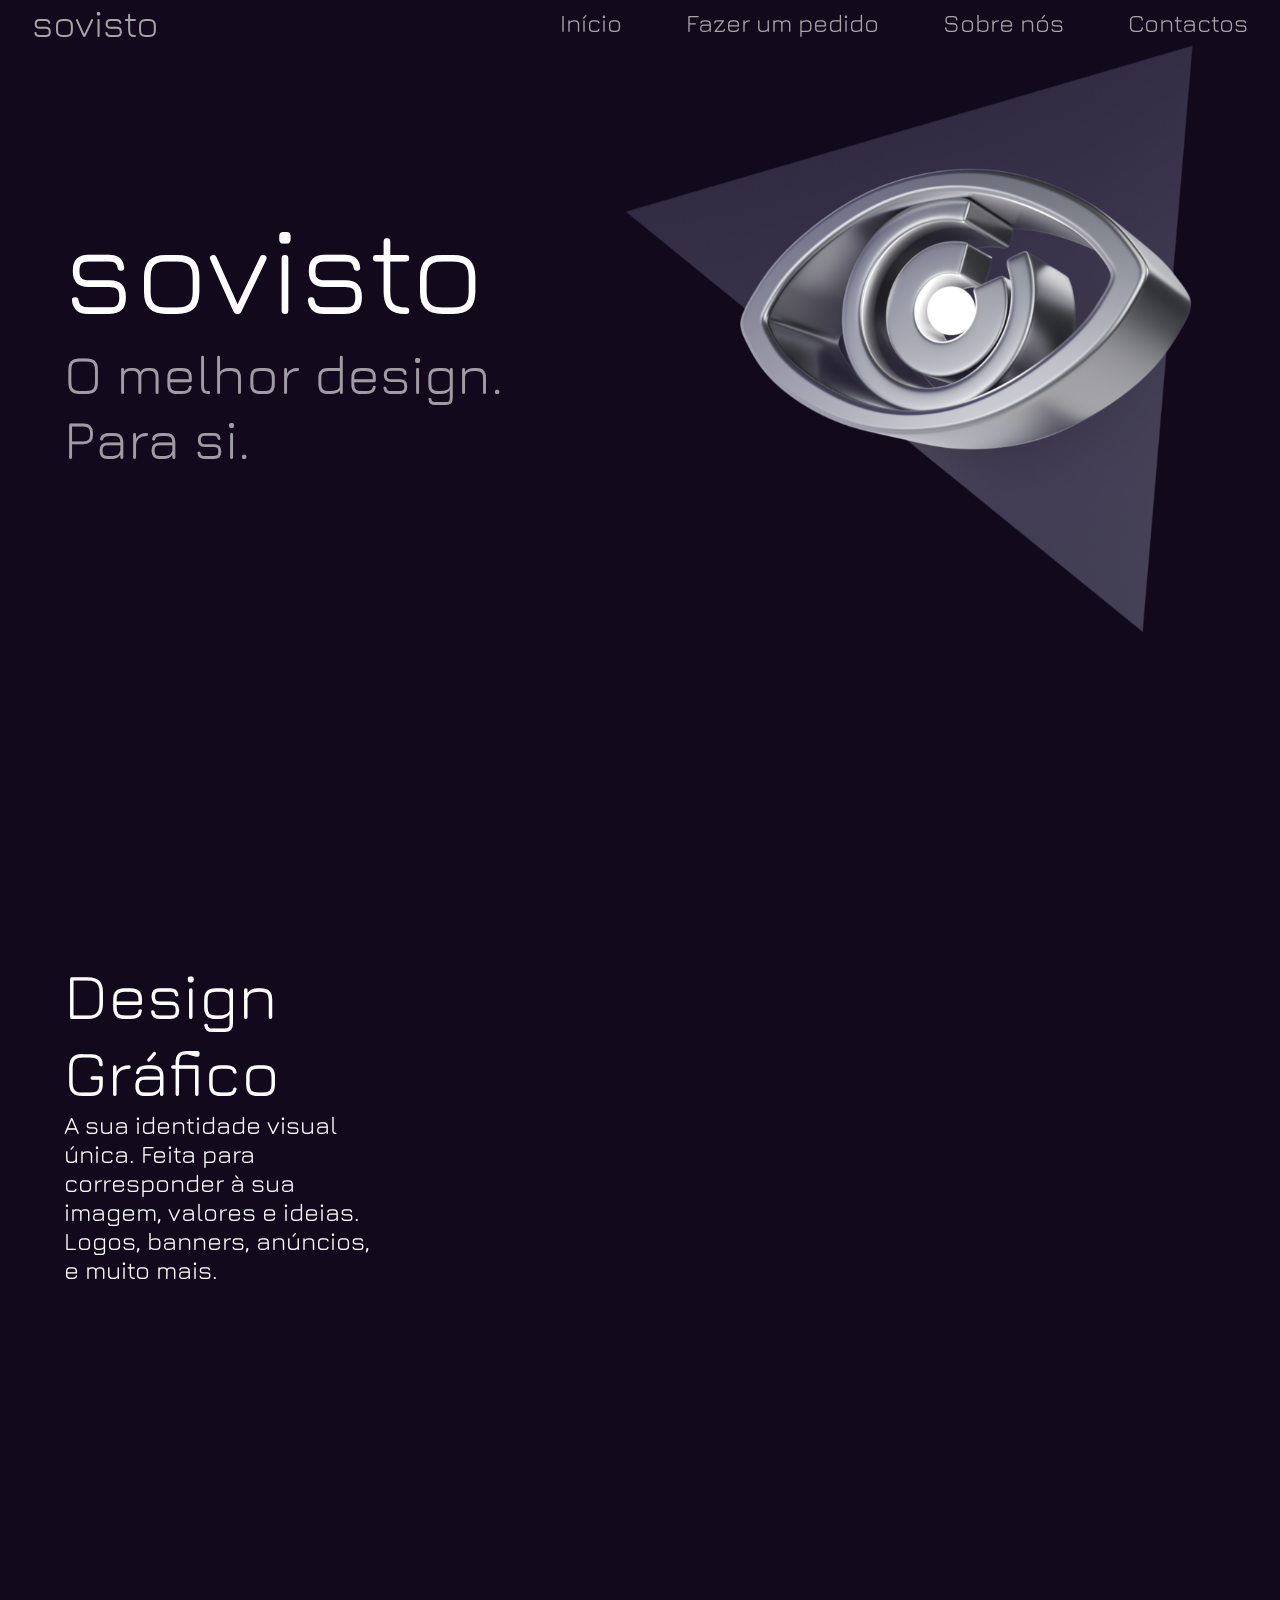
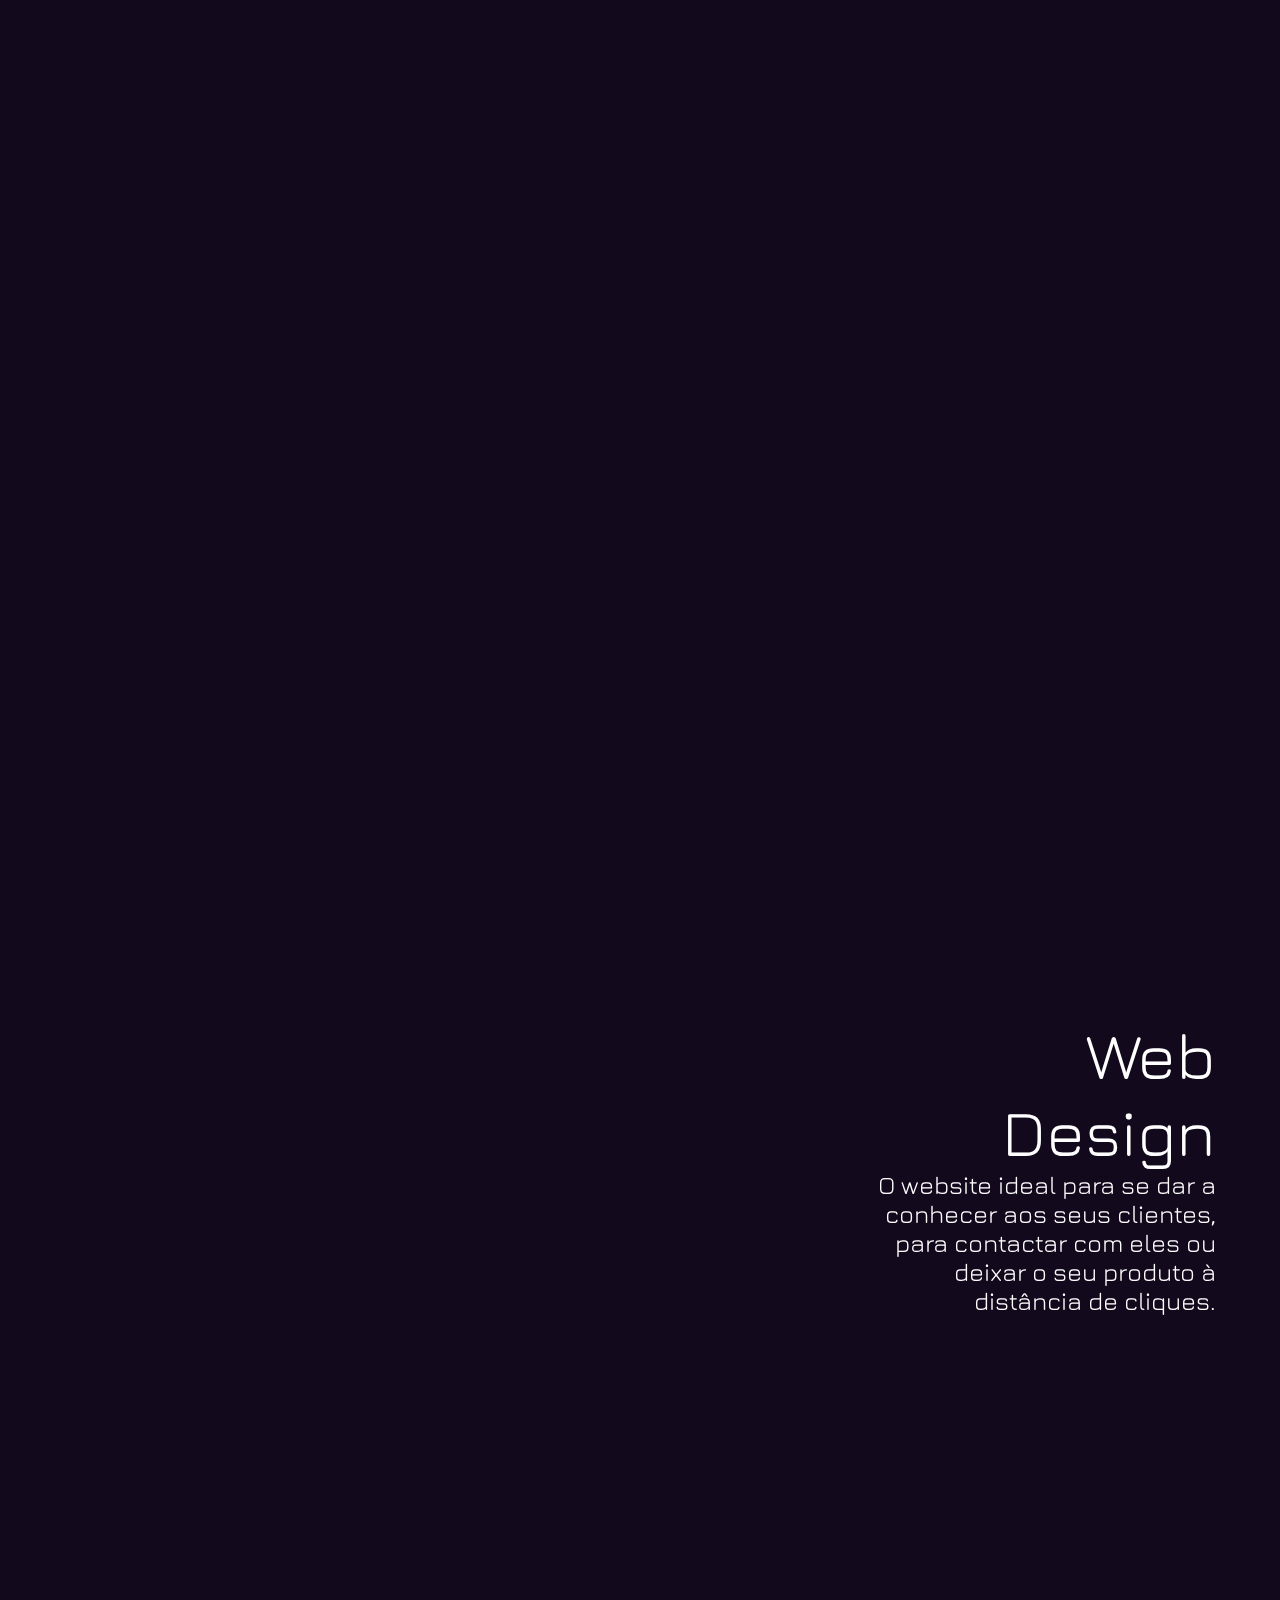
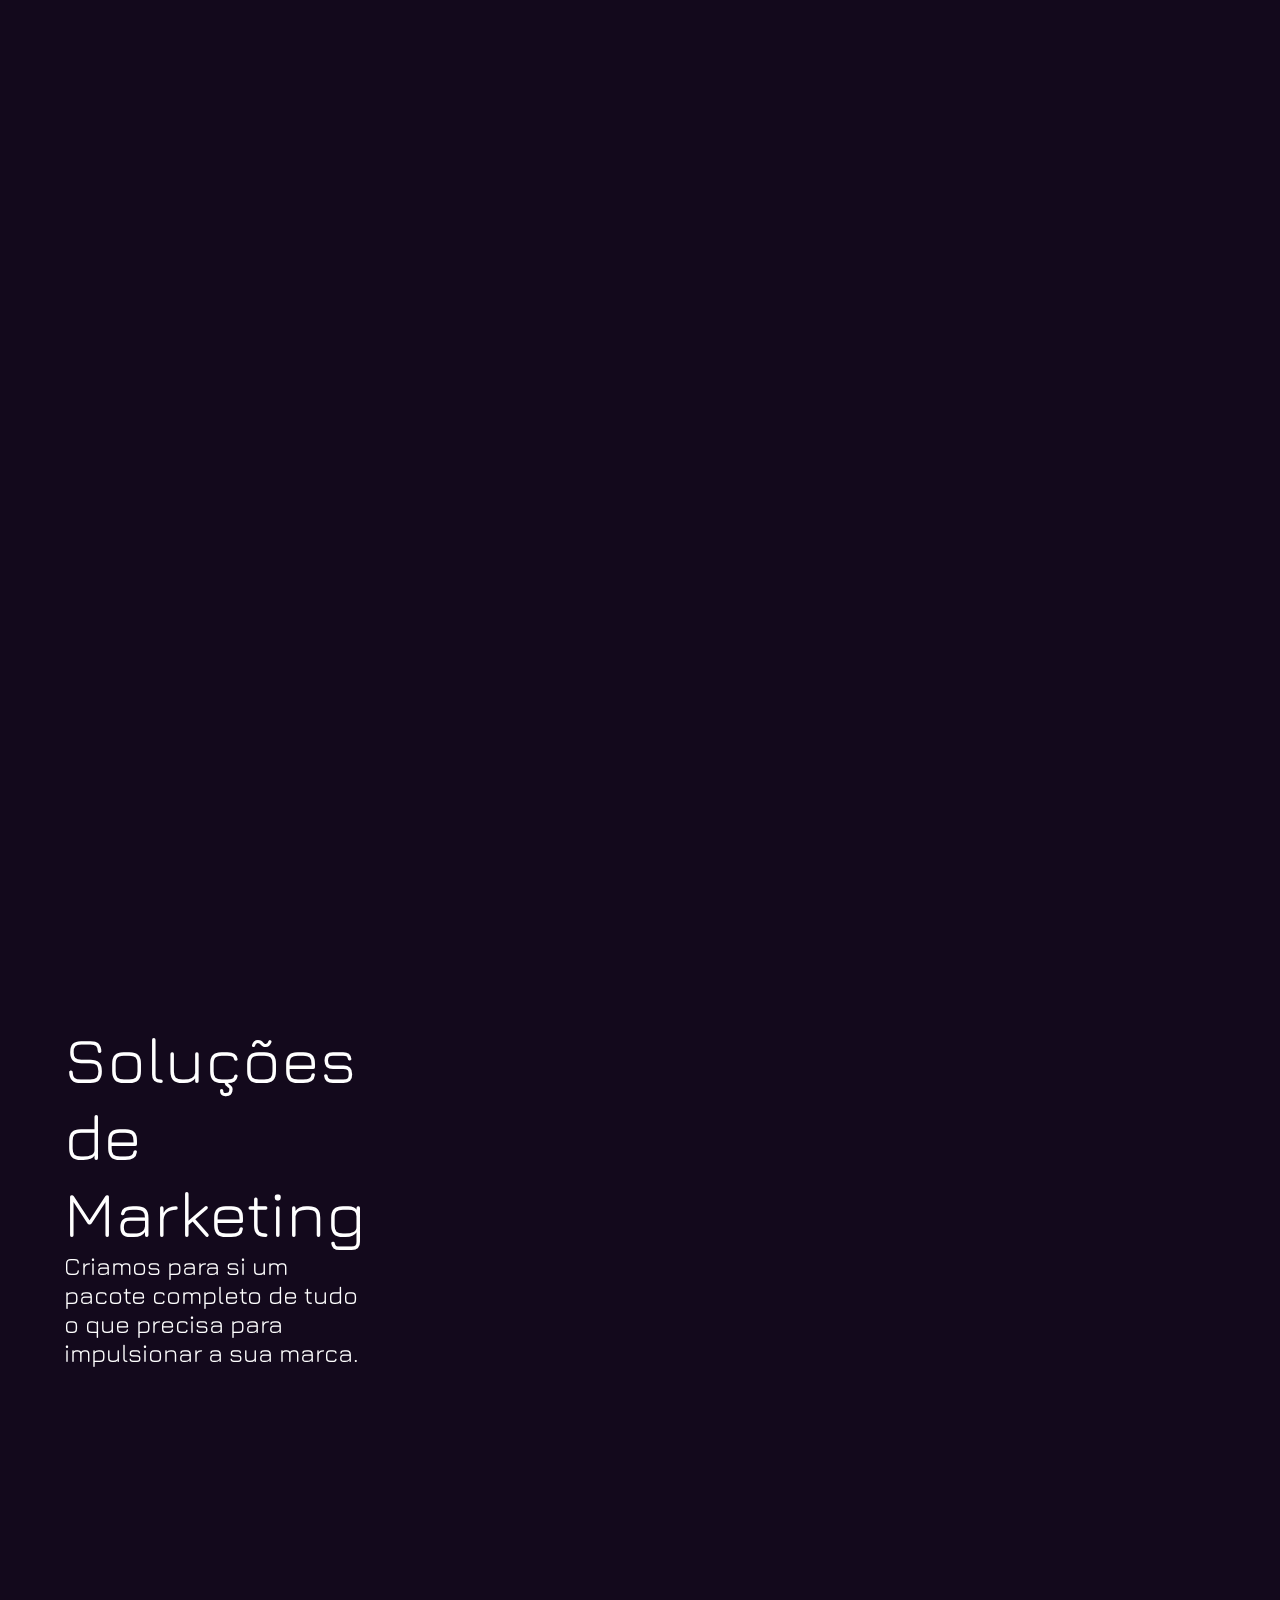
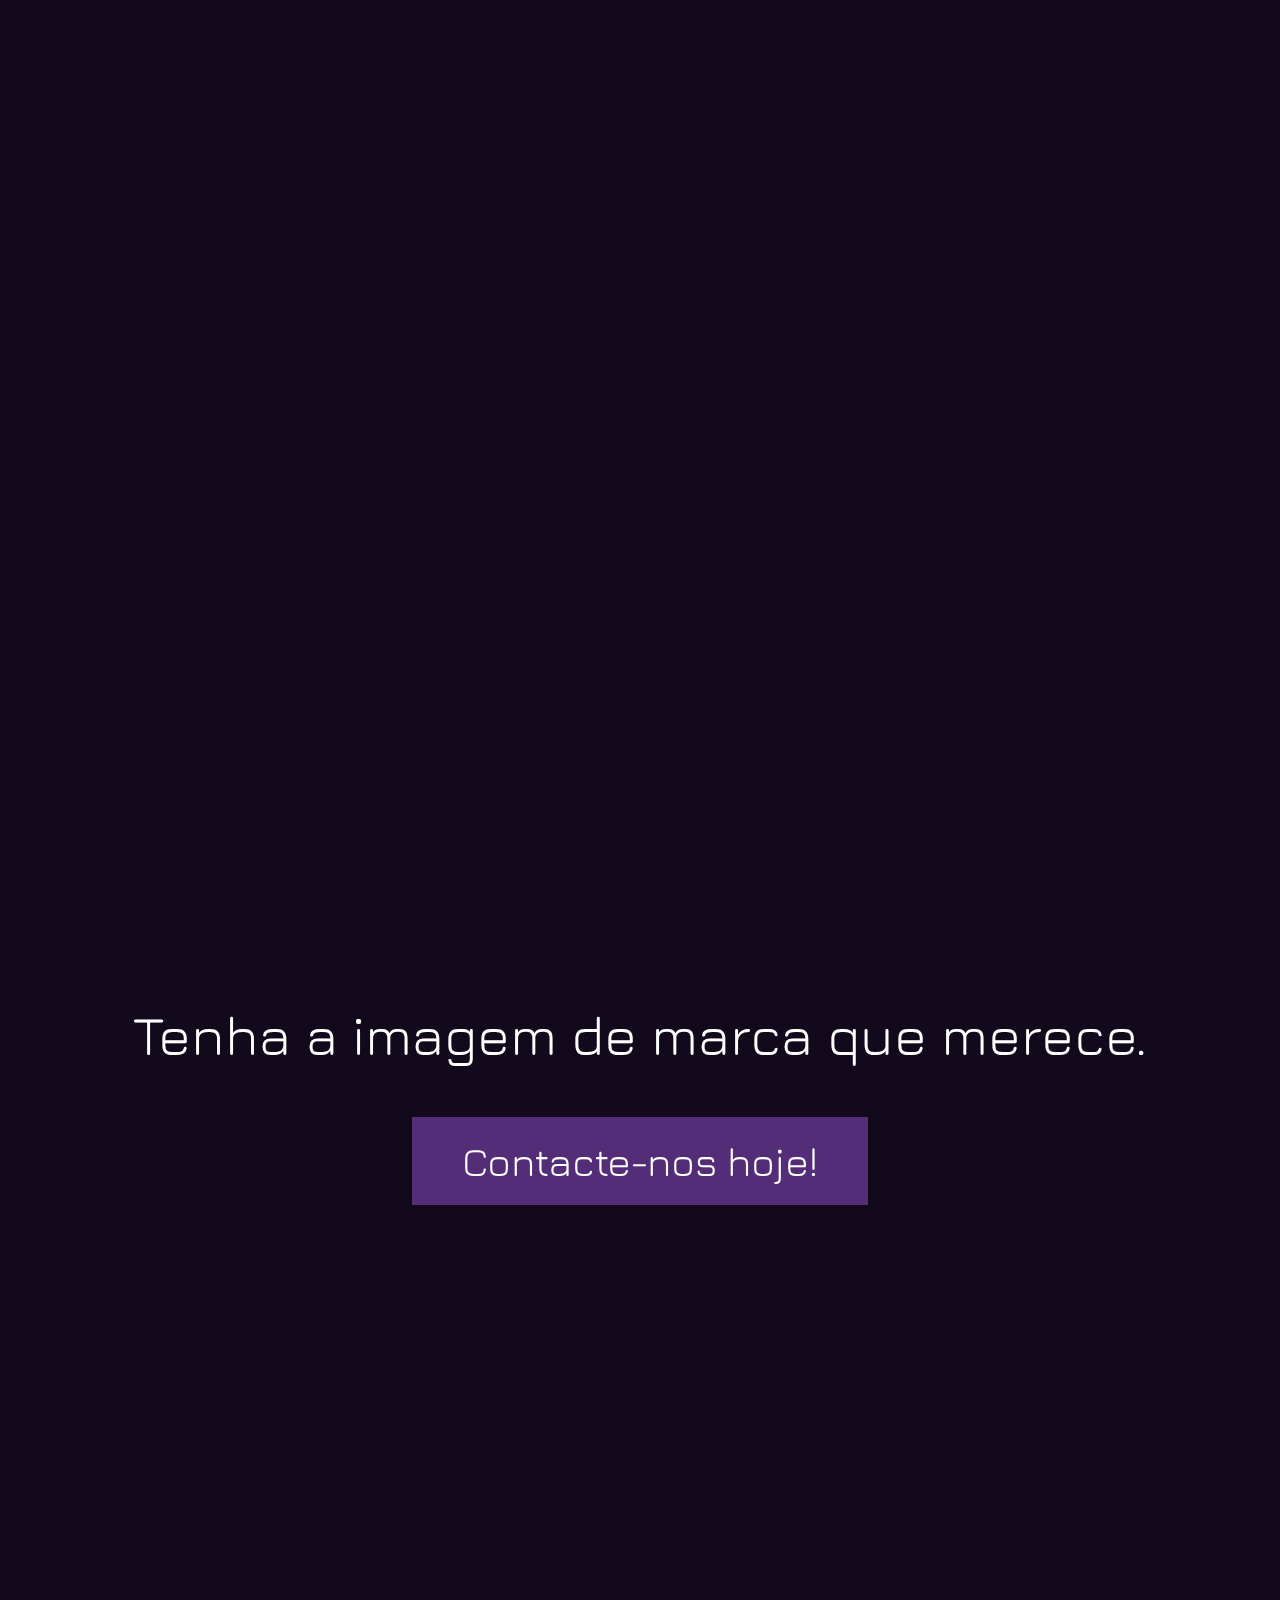
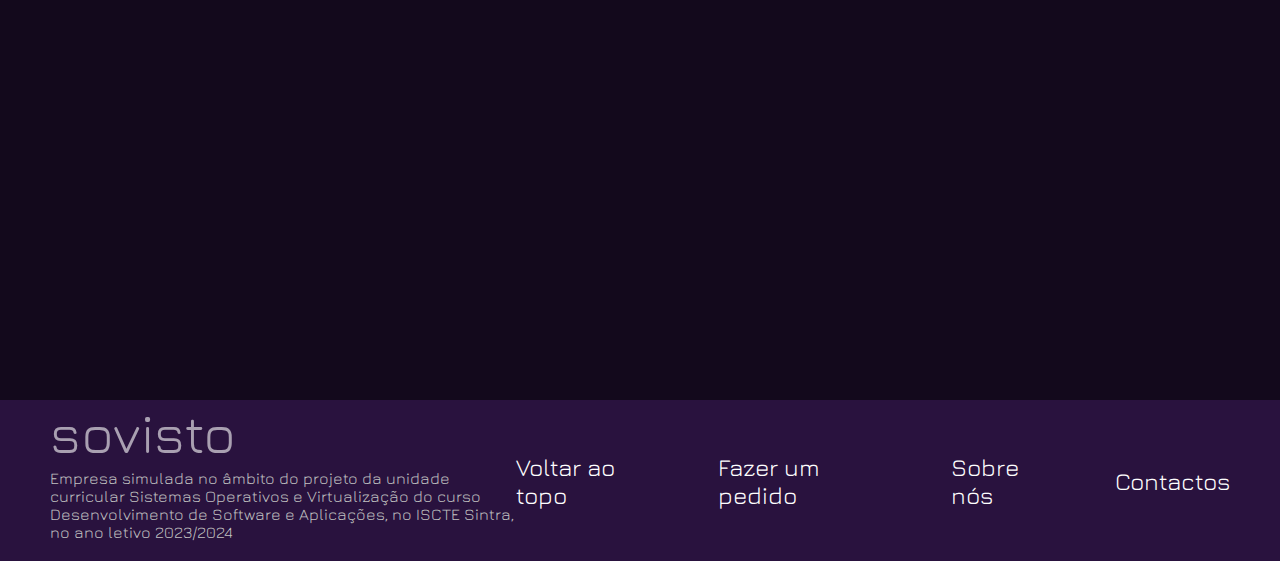
==== index.html @ fffe0019 "The Final 2 cuz there's always a 2" ====
<!DOCTYPE html>
<html lang="pt">

<head>
    <title>Sovisto</title>

    <link rel="stylesheet" href="style2.css">

    
    <link href="https://fonts.googleapis.com/css2?family=Jura:wght@300;400;500;600;700&family=Syne:wght@400;500;600;700&display=swap" rel="stylesheet">

    <!-- <link rel="icon" href="images\Icons\favicon.ico">

    <link rel="preconnect" href="https://fonts.googleapis.com"> -->

</head>


<body>
    <header id="header">
        <a onclick="topFunction()" class="header-title">sovisto</a>

        <div class="header-pages">
            <a onclick="topFunction()">Início</a>
            <a href="">Fazer um pedido</a>
            <a href="">Sobre nós</a>
            <a href="">Contactos</a>

        </div>
    </header>

    <main>


        <section id="sec0">
            <div id="title">
                <h1>sovisto</h1>
                <h2>O melhor design. Para si.</h2>
            </div>
            <img src="images\eye22.png" alt="">
        </section>


        <section id="sec1">
            <div class="secText" id="sec1text">
                <h3>Design Gráfico</h3>
                <p>A sua identidade visual única. Feita para corresponder à sua imagem, valores e ideias. Logos, banners, anúncios, e muito mais.</p>
            </div>
            <div class="secImgs">
                <div class="imgContainer"><img src="images\img.png" alt="" id="imgIcon" class="imgIN"></div>
                <div class="imgContainer"><img src="images\pentool.png" alt="" id="pentoolIcon"></div>
                <div class="imgContainer"><img src="images\layers.png" alt="" id="layersIcon"></div>
            </div>
        </section>


        <section id="sec2">
            <div class="secImgs sec2Imgs">
                <div class="imgContainer"><img src="images\code1.png" alt="" id="code1Icon" class="imgIN"></div>
                <div class="imgContainer"><img src="images\code2.png" alt="" id="code2Icon"></div>
                <div class="imgContainer"><img src="images\browser.png" alt="" id="browserIcon"></div>
            </div>
            <div class="secText sec2Text">
                <h3>Web Design</h3>
                <p>O website ideal para se dar a conhecer aos seus clientes, para contactar com eles ou deixar o seu produto à distância de cliques.</p>
            </div>
            
        </section>

        <section id="sec3">
            <div class="secText sec3Text">
                <h3>Soluções de Marketing</h3>
                <p>Criamos para si um pacote completo de tudo o que precisa para impulsionar a sua marca.</p>
            </div>
            <div class="secImgs sec3Imgs">
                <div class="imgContainer"><img src="images\lightbulb.png" alt="" id="lightbulbIcon" class="imgIN"></div>
                <div class="imgContainer"><img src="images\stonks.png" alt="" id="stonksIcon"></div>
                <div class="imgContainer"><img src="images\megaphone.png" alt="" id="megaphoneIcon"></div>
            </div>
        </section>


        <section id="sec4">
            <div class="sec4">
                <p>Tenha a imagem de marca que merece.</p>
                <a href="">Contacte-nos hoje!</a>
            </div>
        </section>


    </main>



    <footer>
        <div class="Fleft">
            <h2>sovisto</h2>
            <p>Empresa simulada no âmbito do projeto da unidade curricular Sistemas Operativos e Virtualização do curso Desenvolvimento de Software e Aplicações, no ISCTE Sintra, no ano letivo 2023/2024</p>
        </div>
        <div class="Fright">
            <a onclick="topFunction()">Voltar ao topo</a>
            <a href="">Fazer um pedido</a>
            <a href="">Sobre nós</a>
            <a href="">Contactos</a>
        </div>
    </footer>
</body>


<script src="script2.js"></script>


</html>
---- style2.css ----
*{
    /* margin: 8px 16px 0px 16px; */
    font-family: 'Jura', sans-serif;
    font-weight: 400;
    text-decoration: none;
    color: white;
}

body{
    margin: 0px 64px 0px 64px;
    /* margin: 64px; */
    /* overflow-x: hidden; */
    background: #13091C;
}

header{
    display: flex;
    justify-content: space-between;
    align-items: center;
    width: 95vw;

    position: fixed;
    top: 0;
    left: 0;
    right: 0;
    margin: 0 auto;

    /* background-color: #13091C; */
    font-size: 25px;
    /* opacity: .6; */
    z-index: 2;
}

.header-title{
    display: flex;
    margin: 0;
    font-size: 38px;
    cursor: pointer
    /* background-color: rgb(36, 255, 142); */
}

.header-pages{
    display: flex;
    margin: 0;
    gap: 64px;
    cursor: pointer
    /* background-color: burlywood; */
}

.header-pages a, .header-title{
    color: rgb(165, 165, 165);
}



h1{
    font-family: 'Jura', sans-serif; font-size: 125px;
    /* background-color: yellowgreen; */
    margin: 0;
}

h2{
    font-family: 'Jura', sans-serif;
    font-size: 55px;
    opacity: .6;
    /* background-color: aquamarine; */
    margin: 0;
}

h3{
    font-family: 'Jura', sans-serif; font-size: 65px;
    /* background-color: aquamarine; */
    margin: 0;
}

p{
    font-family: 'Jura', sans-serif; font-size: 25px;
    /* background-color: rgb(99, 137, 137); */
    margin: 0;
}

main{
    height: 6800px;
    /* background-color: blue; */
    display: flex;
    flex-direction: column;

    /* background-color: rgba(127, 255, 212, 0.333); */
}


#sec0{
    height: fit-content;
    padding: 0;
    margin-bottom: 200px;
    /* background-color: blue; */
}

#sec0 img{
    width: 51.5%;
}

#title{
    display: flex;
    flex-direction: column;
    padding-top: 150px;
    /* background-color: coral; */
}

section{
    /* background-color: blueviolet; */
    position: sticky;
    display: flex;
    padding: 100px 00px 100px 00px;
    top: 4.8px;

}

#sec1{
    /* background-color: cornflowerblue; */
    margin-bottom: 1000px;
}

.secText{
    /* background-color: rgb(150, 97, 28); */
    display: flex;
    flex-direction: column;
    justify-content: center;
    transition: all .25s linear;

}

.secImgs{
    /* background-color: darkred; */
    display: flex;


}


.secImgs img{
    /* background-color: aqua; */
    width: 250px;
    transition: all .5s linear;
    opacity: 0;
}


#imgIcon{
    margin-bottom: 120px;
}


#pentoolIcon{
    margin-top: 150px;
    width: 300px;
}


#layersIcon{
    margin-left: 40px;
    margin-top: 20px;
}

#sec2{
    /* background-color: rgb(35, 122, 122); */
    margin-bottom: 1000px;



}

.sec2Text{
    /* background-color: chocolate; */
    align-items: end;
    text-align: right;
    opacity: 1;
}

.sec2Imgs{
    margin-top: 20px;
}



#code1Icon{
    width: 300px;
    margin-top: 30px;
}

#code2Icon{
    margin-top: 180px;
}

#browserIcon{
    margin-bottom: 00px;
}


#sec3{
    overflow: hidden;
    /* background-color: aqua; */
    margin-bottom: 1000px;
}


.secImgs{
    /* background-color: burlywood; */
    opacity: 1;
}



#lightbulbIcon{
    /* background-color: chocolate; */
    width: 280px;
    margin-top: 150px;
}

#stonksIcon{
    width: 320px;
    margin-right: 30px;
    margin-top: 50px;
}

#megaphoneIcon{
    width: 270px;
}


.sec4{
    /* background-color: blue; */
    width: 100%;
    display: flex;
    flex-direction: column;
    align-items: center;
    gap: 50px;
    margin-bottom: 115px;
}



.sec4 p{
    font-size: 55px;
}

.sec4 a{
    font-size: 40px;
    padding: 20px 50px 20px 50px;
    background-color: #532d77;
    transition: all .15s linear;

}

.sec4 a:hover{
    background-color: rgb(203, 98, 255);
}

footer{
    display: flex;
    justify-content: space-between;
    padding: 0px 50px 0px 50px;
    align-items: center;
    background-color: #29123e;
    margin-left: -64px;
    margin-right: -64px;
}

.Fleft{
    width: 40%;
    /* background-color: brown; */
    display: flex;
    flex-direction: column;
    gap: 4px;
    padding-bottom: 20px;
}

.Fleft p{
    font-size: 16px;
    color: #c2c2c2
}


.Fright{
    /* background-color: aqua; */
    display: flex;
    gap: 50px;
    align-items: center;

}

.Fright a{
    font-size: 24px;
    cursor: pointer;
}
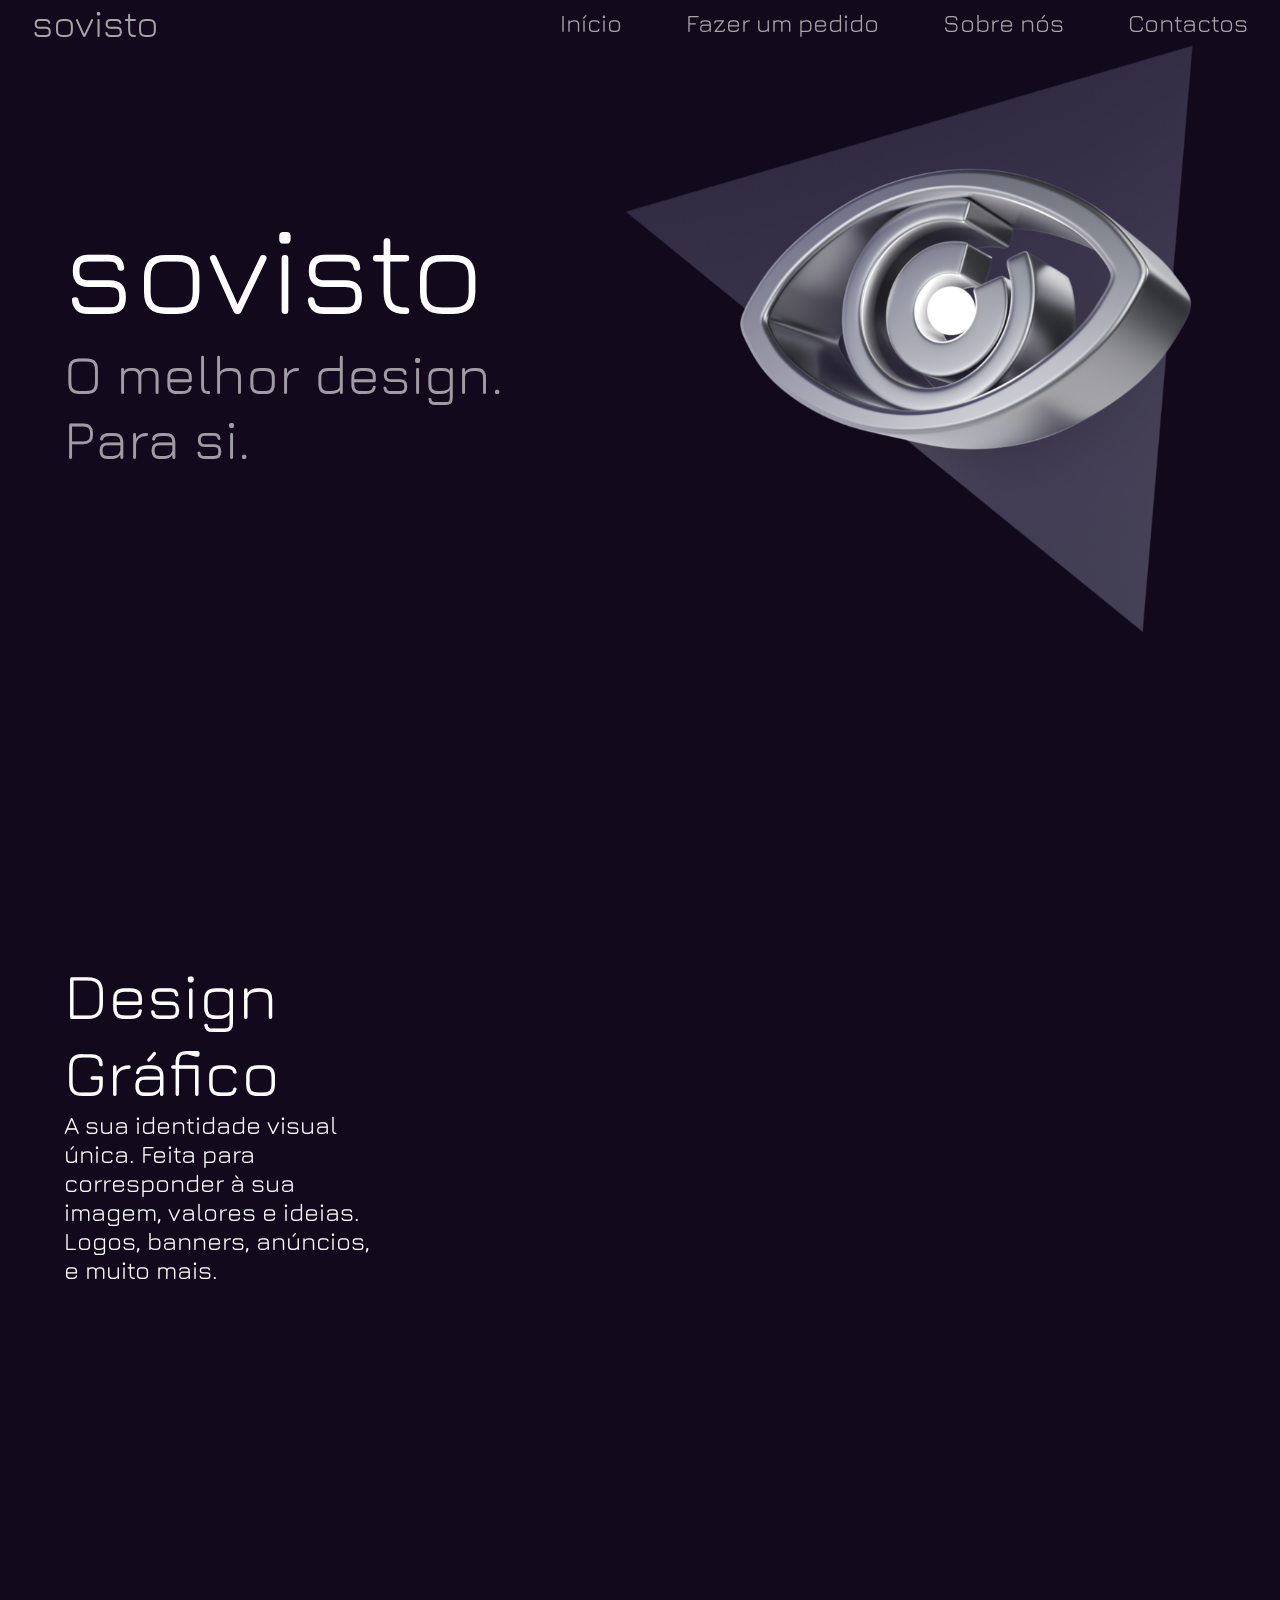
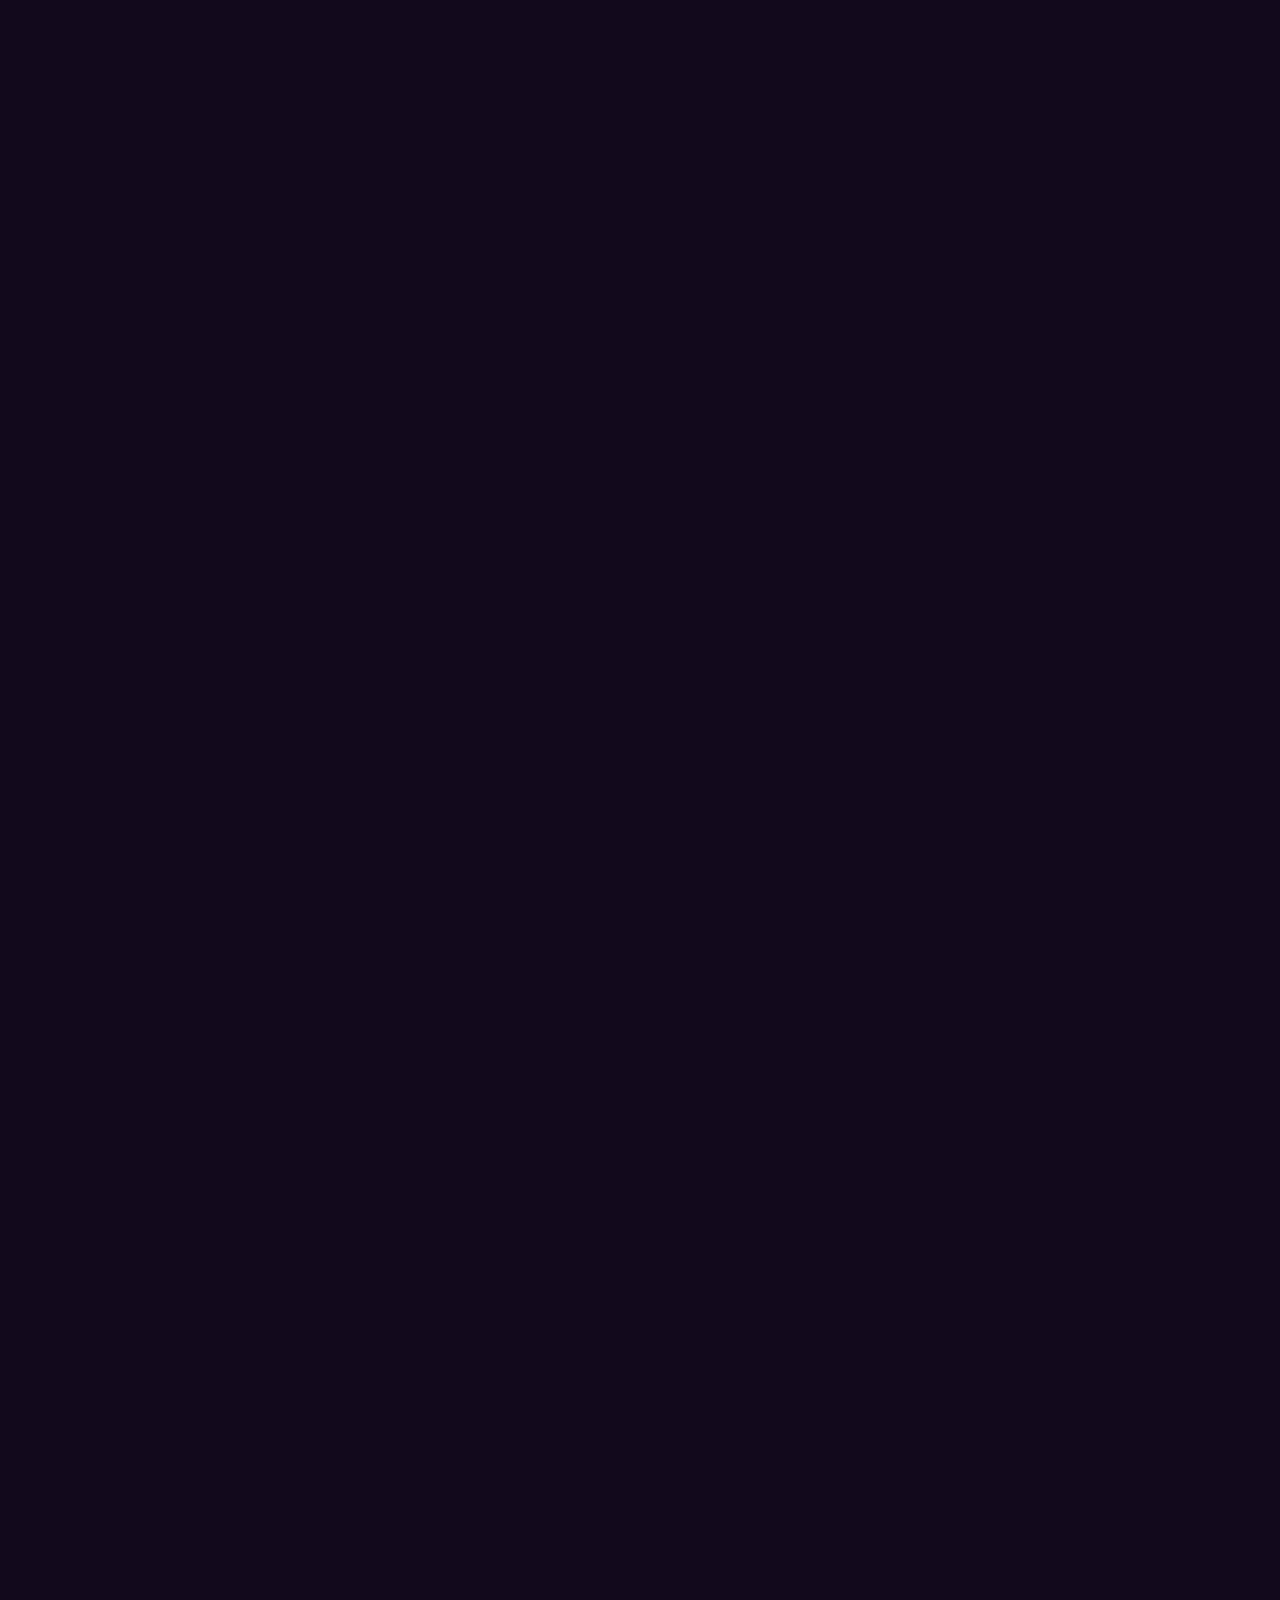
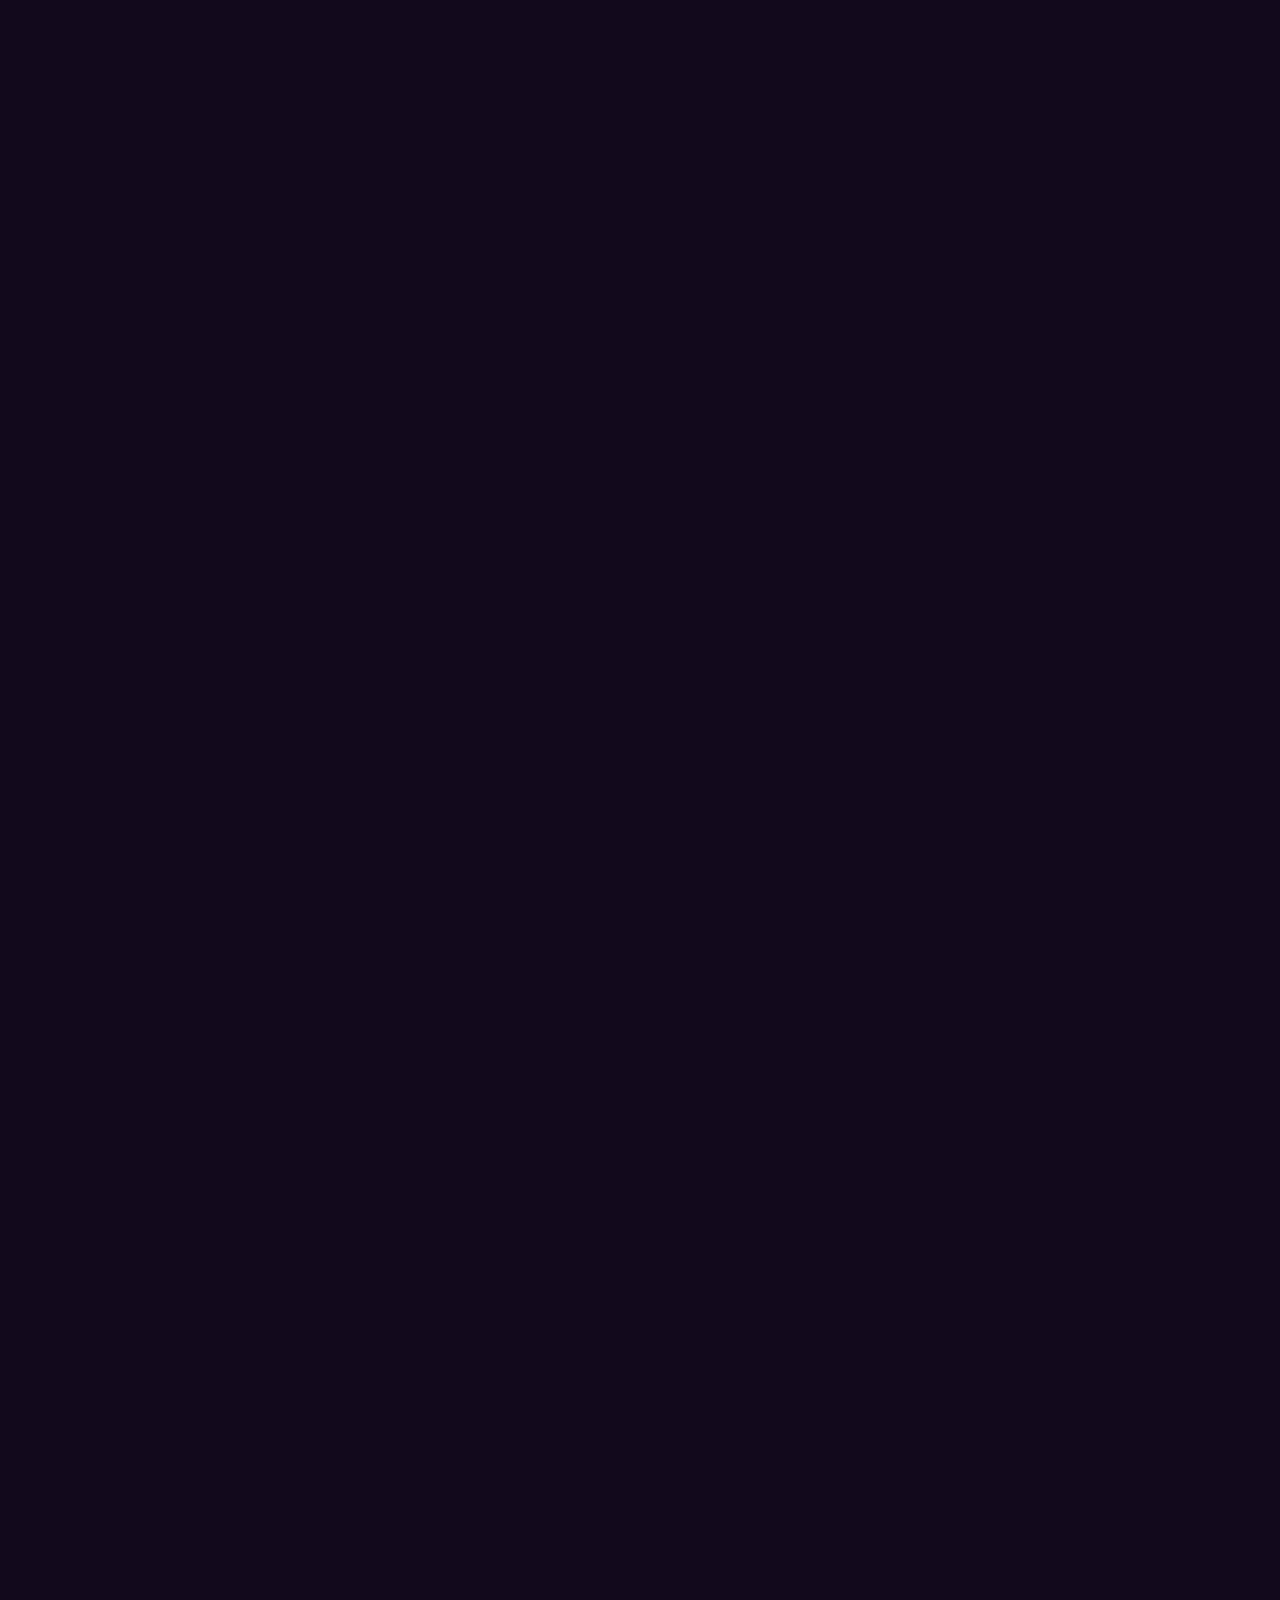
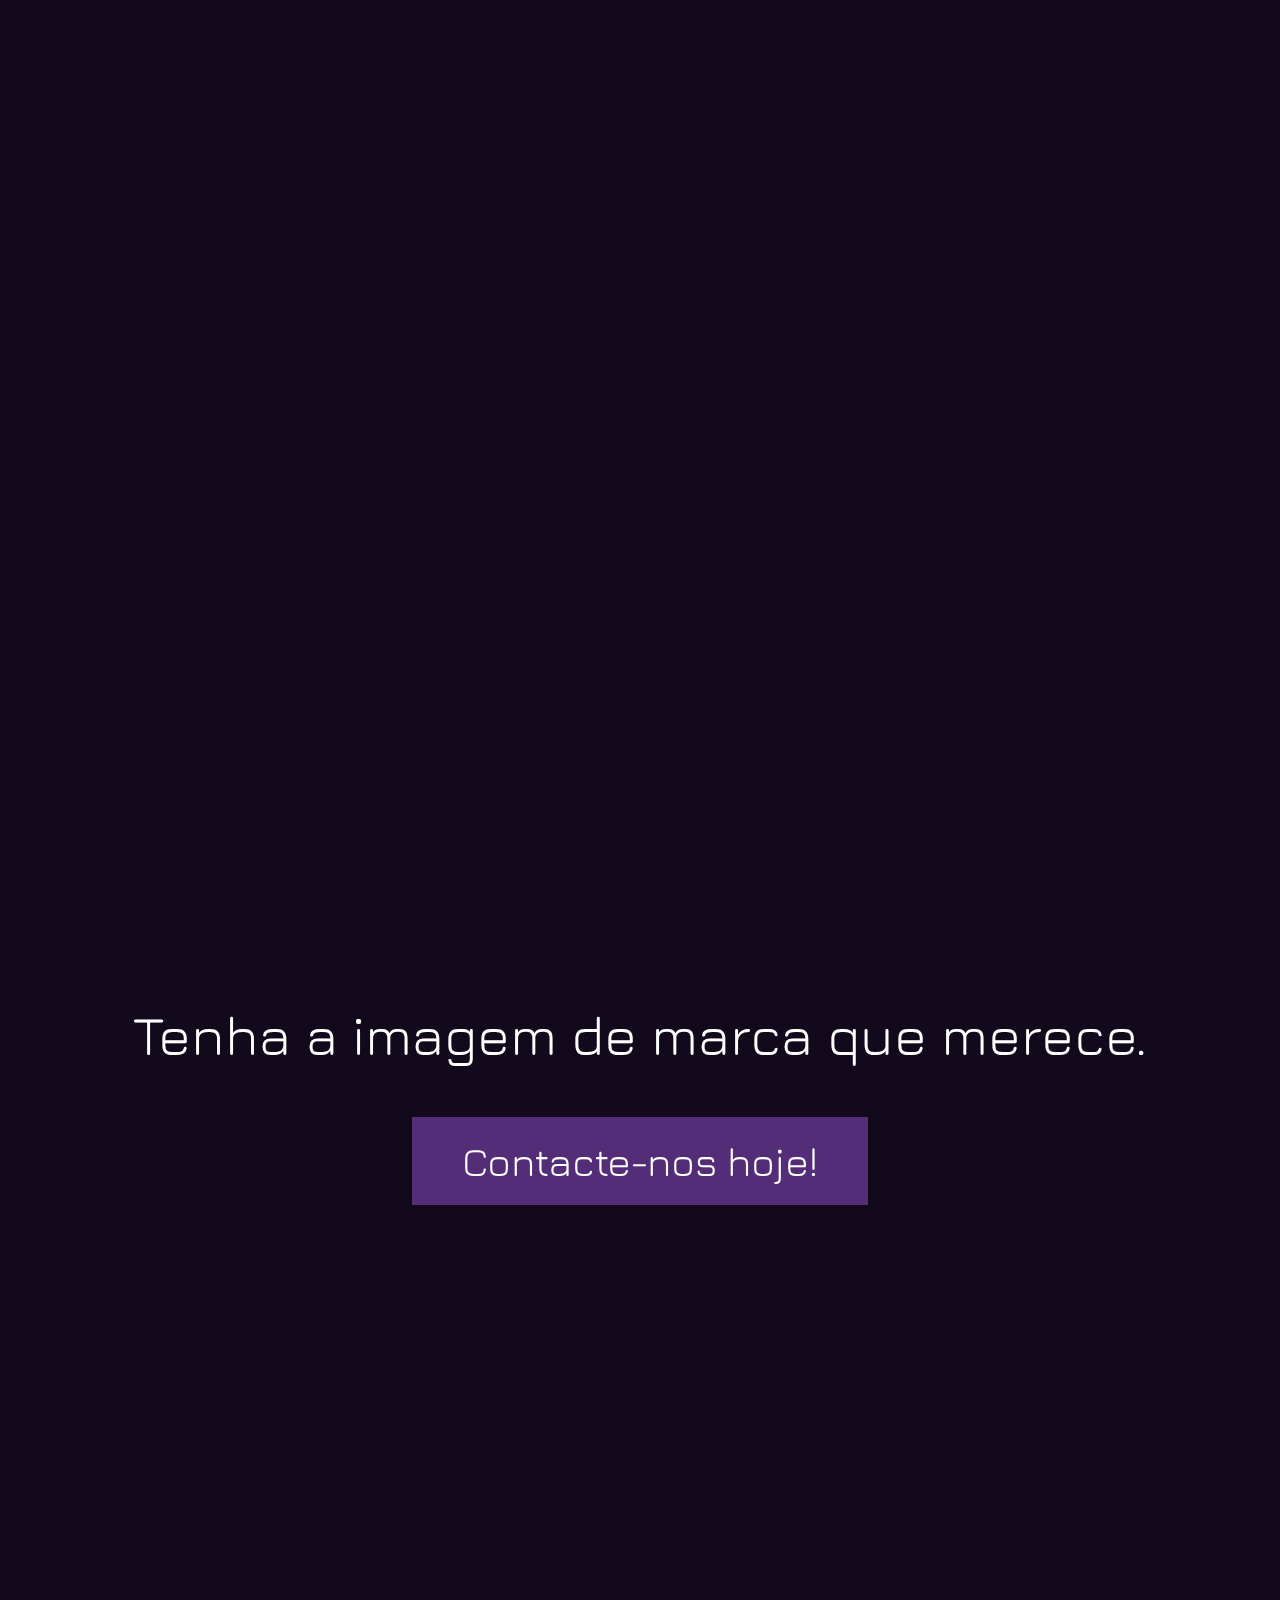
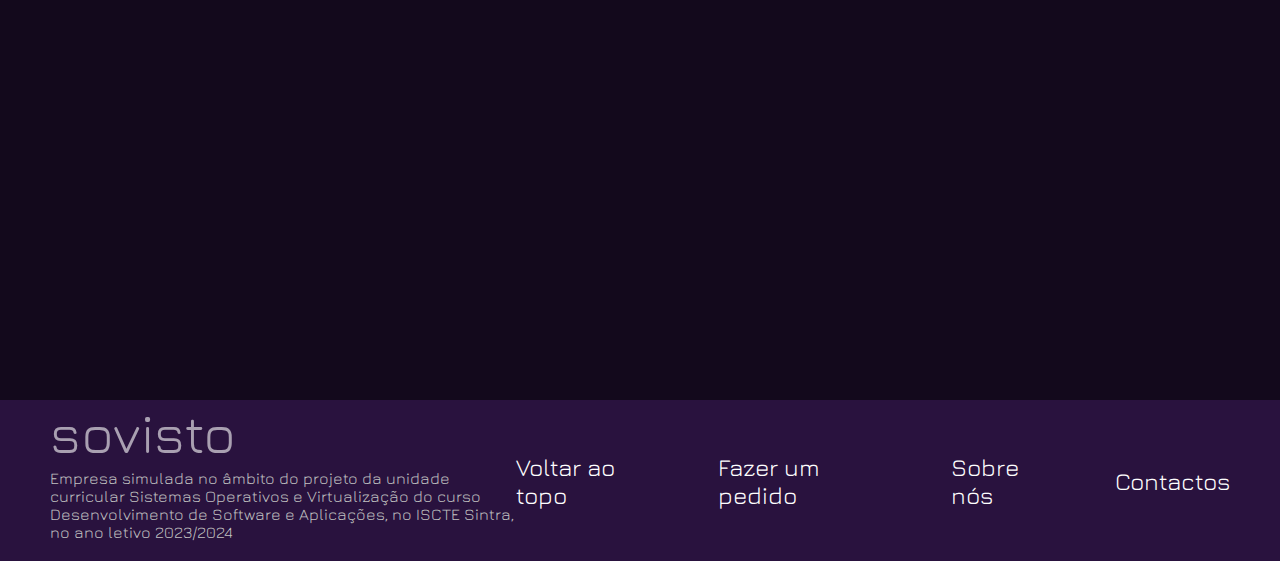
==== commit d6489e4a: "Little fixes. Added favicon" ====
--- a/index.html
+++ b/index.html
@@ -3,15 +3,16 @@
 
 <head>
     <title>Sovisto</title>
+    <link rel="icon" type="image/x-icon" href="/images/favicon.png">
 
-    <link rel="stylesheet" href="style2.css">
+
+    <link rel="stylesheet" href="style.css">
 
     
     <link href="https://fonts.googleapis.com/css2?family=Jura:wght@300;400;500;600;700&family=Syne:wght@400;500;600;700&display=swap" rel="stylesheet">
 
-    <!-- <link rel="icon" href="images\Icons\favicon.ico">
 
-    <link rel="preconnect" href="https://fonts.googleapis.com"> -->
+    <!-- <link rel="preconnect" href="https://fonts.googleapis.com"> -->
 
 </head>
 
@@ -107,7 +108,7 @@
 </body>
 
 
-<script src="script2.js"></script>
+<script src="script.js"></script>
 
 
 </html>--- a/style.css
+++ b/style.css
@@ -0,0 +1,297 @@
+*{
+    /* margin: 8px 16px 0px 16px; */
+    font-family: 'Jura', sans-serif;
+    font-weight: 400;
+    text-decoration: none;
+    color: white;
+}
+
+body{
+    margin: 0px 64px 0px 64px;
+    /* margin: 64px; */
+    /* overflow-x: hidden; */
+    background: #13091C;
+}
+
+header{
+    display: flex;
+    justify-content: space-between;
+    align-items: center;
+    width: 95vw;
+
+    position: fixed;
+    top: 0;
+    left: 0;
+    right: 0;
+    margin: 0 auto;
+
+    /* background-color: #13091C; */
+    font-size: 25px;
+    /* opacity: .6; */
+    z-index: 2;
+}
+
+.header-title{
+    display: flex;
+    margin: 0;
+    font-size: 38px;
+    cursor: pointer
+    /* background-color: rgb(36, 255, 142); */
+}
+
+.header-pages{
+    display: flex;
+    margin: 0;
+    gap: 64px;
+    cursor: pointer
+    /* background-color: burlywood; */
+}
+
+.header-pages a, .header-title{
+    color: rgb(165, 165, 165);
+}
+
+
+
+h1{
+    font-family: 'Jura', sans-serif; font-size: 125px;
+    /* background-color: yellowgreen; */
+    margin: 0;
+}
+
+h2{
+    font-family: 'Jura', sans-serif;
+    font-size: 55px;
+    opacity: .6;
+    /* background-color: aquamarine; */
+    margin: 0;
+}
+
+h3{
+    font-family: 'Jura', sans-serif; font-size: 65px;
+    /* background-color: aquamarine; */
+    margin: 0;
+}
+
+p{
+    font-family: 'Jura', sans-serif; font-size: 25px;
+    /* background-color: rgb(99, 137, 137); */
+    margin: 0;
+}
+
+main{
+    height: 6800px;
+    /* background-color: blue; */
+    display: flex;
+    flex-direction: column;
+
+    /* background-color: rgba(127, 255, 212, 0.333); */
+}
+
+
+#sec0{
+    height: fit-content;
+    padding: 0;
+    margin-bottom: 200px;
+    /* background-color: blue; */
+}
+
+#sec0 img{
+    width: 51.5%;
+}
+
+#title{
+    display: flex;
+    flex-direction: column;
+    padding-top: 150px;
+    /* background-color: coral; */
+}
+
+section{
+    /* background-color: blueviolet; */
+    position: sticky;
+    display: flex;
+    padding: 100px 00px 100px 00px;
+    top: 4.8px;
+
+}
+
+#sec1{
+    /* background-color: cornflowerblue; */
+    margin-bottom: 1000px;
+}
+
+.secText{
+    /* background-color: rgb(150, 97, 28); */
+    display: flex;
+    flex-direction: column;
+    justify-content: center;
+    transition: all .25s linear;
+
+}
+
+.secImgs{
+    /* background-color: darkred; */
+    display: flex;
+
+
+}
+
+
+.secImgs img{
+    /* background-color: aqua; */
+    width: 250px;
+    transition: all .5s linear;
+    opacity: 0;
+}
+
+
+#imgIcon{
+    margin-bottom: 120px;
+}
+
+
+#pentoolIcon{
+    margin-top: 150px;
+    width: 300px;
+}
+
+
+#layersIcon{
+    margin-left: 40px;
+    margin-top: 20px;
+}
+
+#sec2{
+    /* background-color: rgb(35, 122, 122); */
+    margin-bottom: 1000px;
+    opacity: 0;
+
+
+
+}
+
+.sec2Text{
+    /* background-color: chocolate; */
+    align-items: end;
+    text-align: right;
+    opacity: 1;
+}
+
+.sec2Imgs{
+    margin-top: 20px;
+}
+
+
+
+#code1Icon{
+    width: 300px;
+    margin-top: 30px;
+}
+
+#code2Icon{
+    margin-top: 180px;
+}
+
+#browserIcon{
+    margin-bottom: 00px;
+}
+
+
+#sec3{
+    overflow: hidden;
+    /* background-color: aqua; */
+    margin-bottom: 1000px;
+    opacity: 0;
+}
+
+
+.secImgs{
+    /* background-color: burlywood; */
+    opacity: 1;
+}
+
+
+
+#lightbulbIcon{
+    /* background-color: chocolate; */
+    width: 280px;
+    margin-top: 150px;
+}
+
+#stonksIcon{
+    width: 320px;
+    margin-right: 30px;
+    margin-top: 50px;
+}
+
+#megaphoneIcon{
+    width: 270px;
+}
+
+
+.sec4{
+    /* background-color: blue; */
+    width: 100%;
+    display: flex;
+    flex-direction: column;
+    align-items: center;
+    gap: 50px;
+    margin-bottom: 115px;
+}
+
+
+
+.sec4 p{
+    font-size: 55px;
+}
+
+.sec4 a{
+    font-size: 40px;
+    padding: 20px 50px 20px 50px;
+    background-color: #532d77;
+    transition: all .15s linear;
+
+}
+
+.sec4 a:hover{
+    background-color: rgb(203, 98, 255);
+}
+
+footer{
+    display: flex;
+    justify-content: space-between;
+    padding: 0px 50px 0px 50px;
+    align-items: center;
+    background-color: #29123e;
+    margin-left: -64px;
+    margin-right: -64px;
+}
+
+.Fleft{
+    width: 40%;
+    /* background-color: brown; */
+    display: flex;
+    flex-direction: column;
+    gap: 4px;
+    padding-bottom: 20px;
+}
+
+.Fleft p{
+    font-size: 16px;
+    color: #c2c2c2
+}
+
+
+.Fright{
+    /* background-color: aqua; */
+    display: flex;
+    gap: 50px;
+    align-items: center;
+
+}
+
+.Fright a{
+    font-size: 24px;
+    cursor: pointer;
+}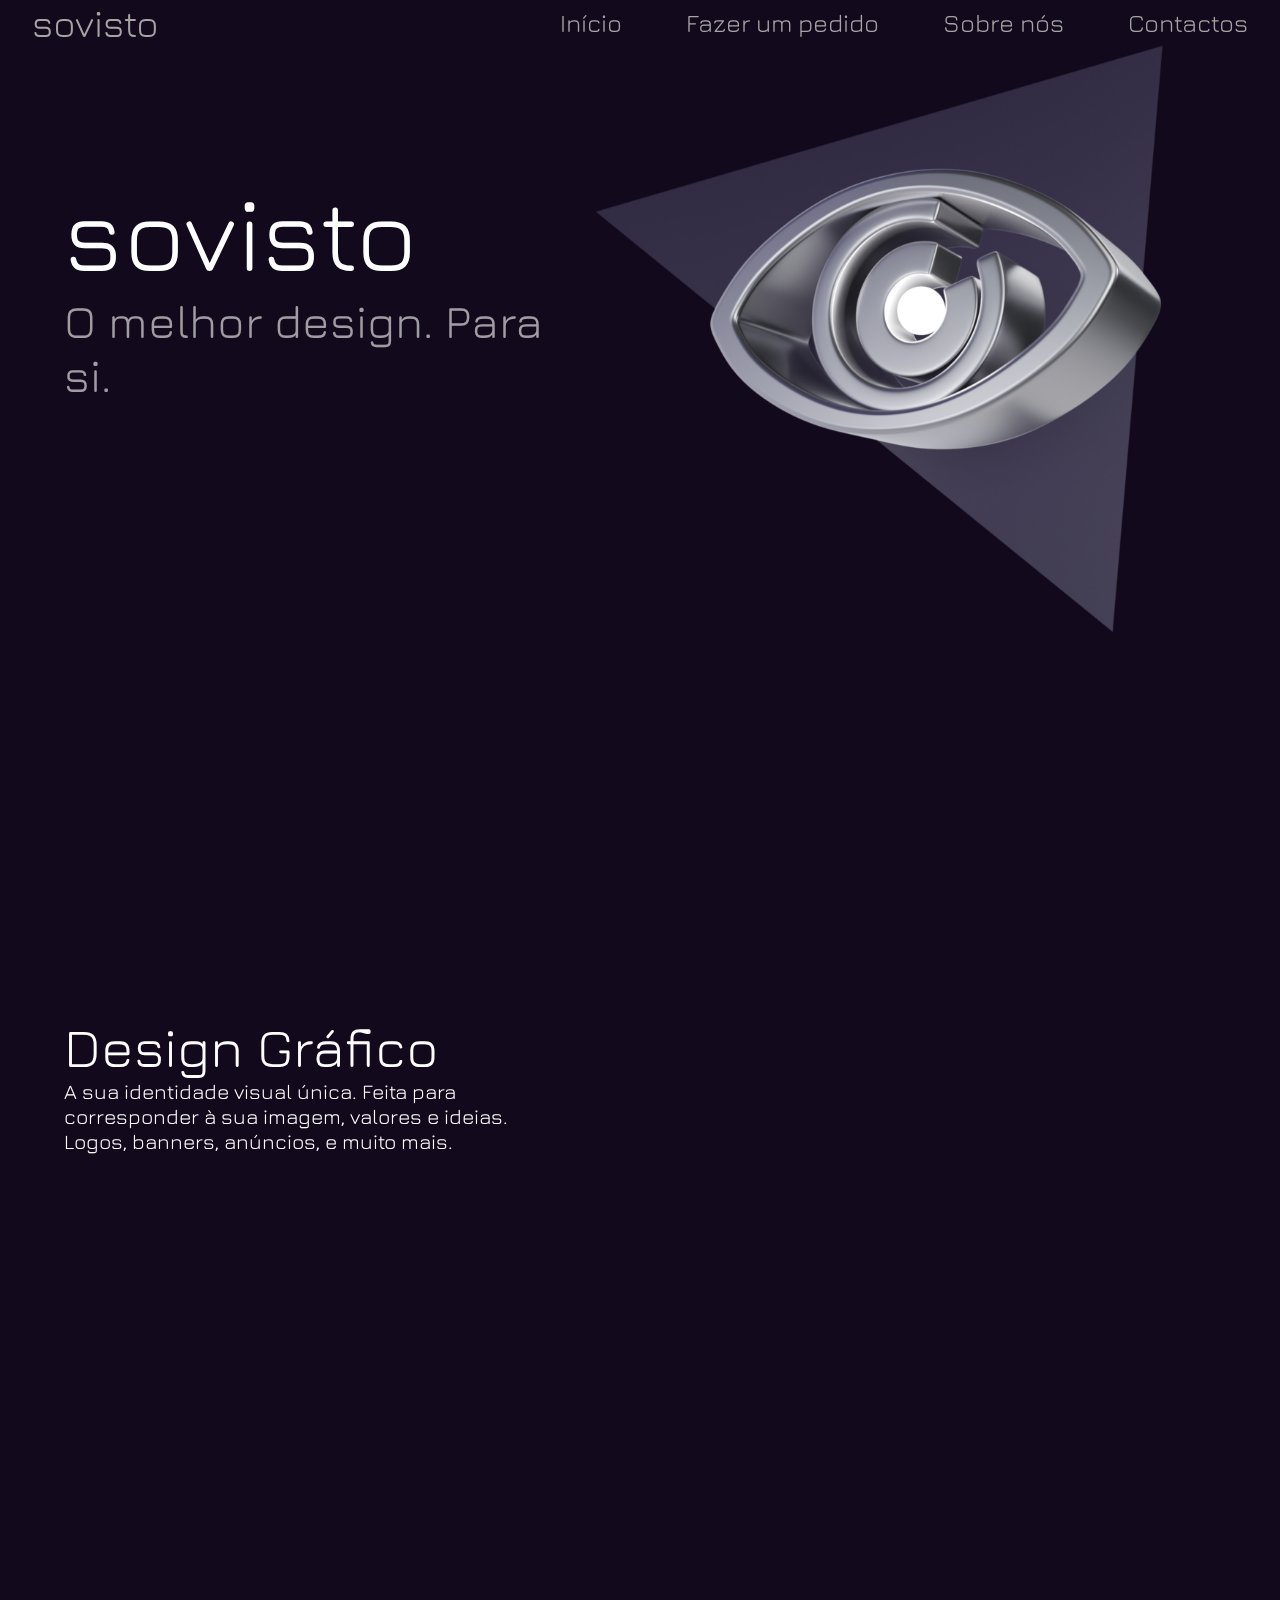
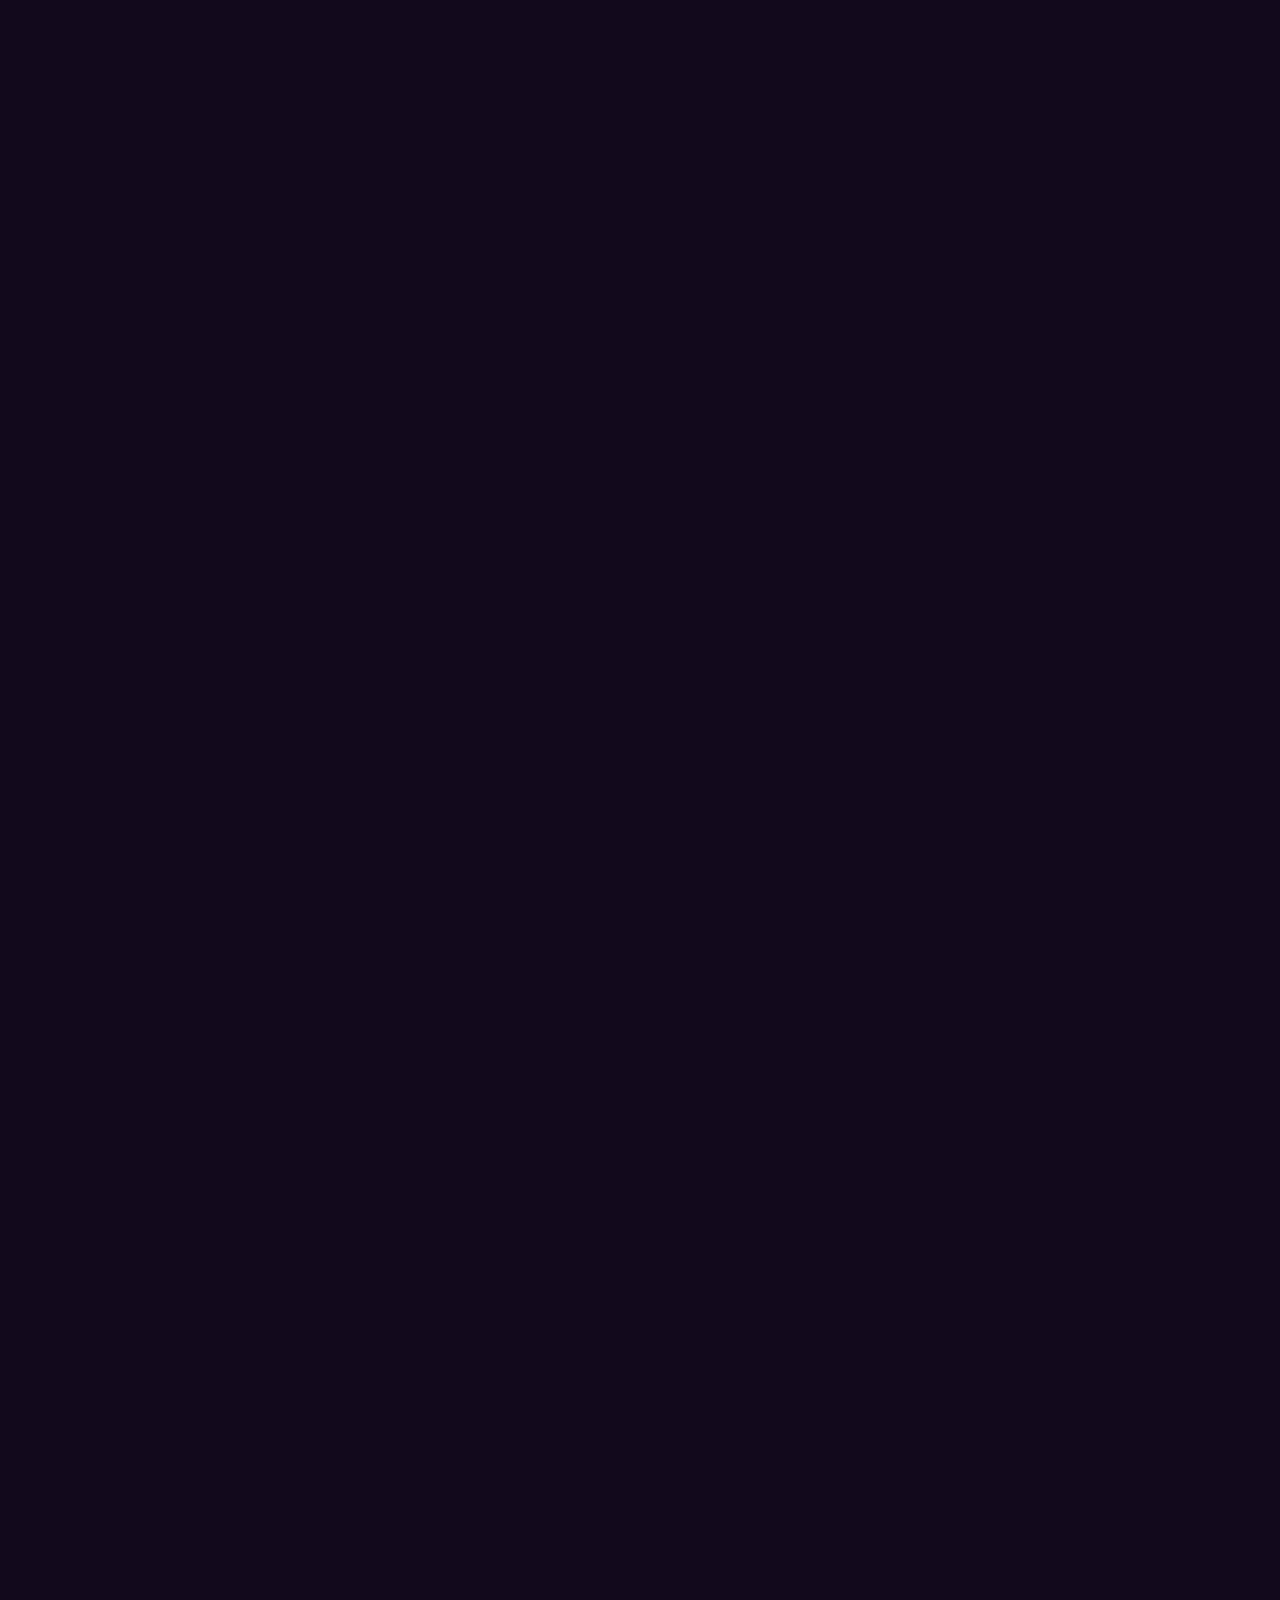
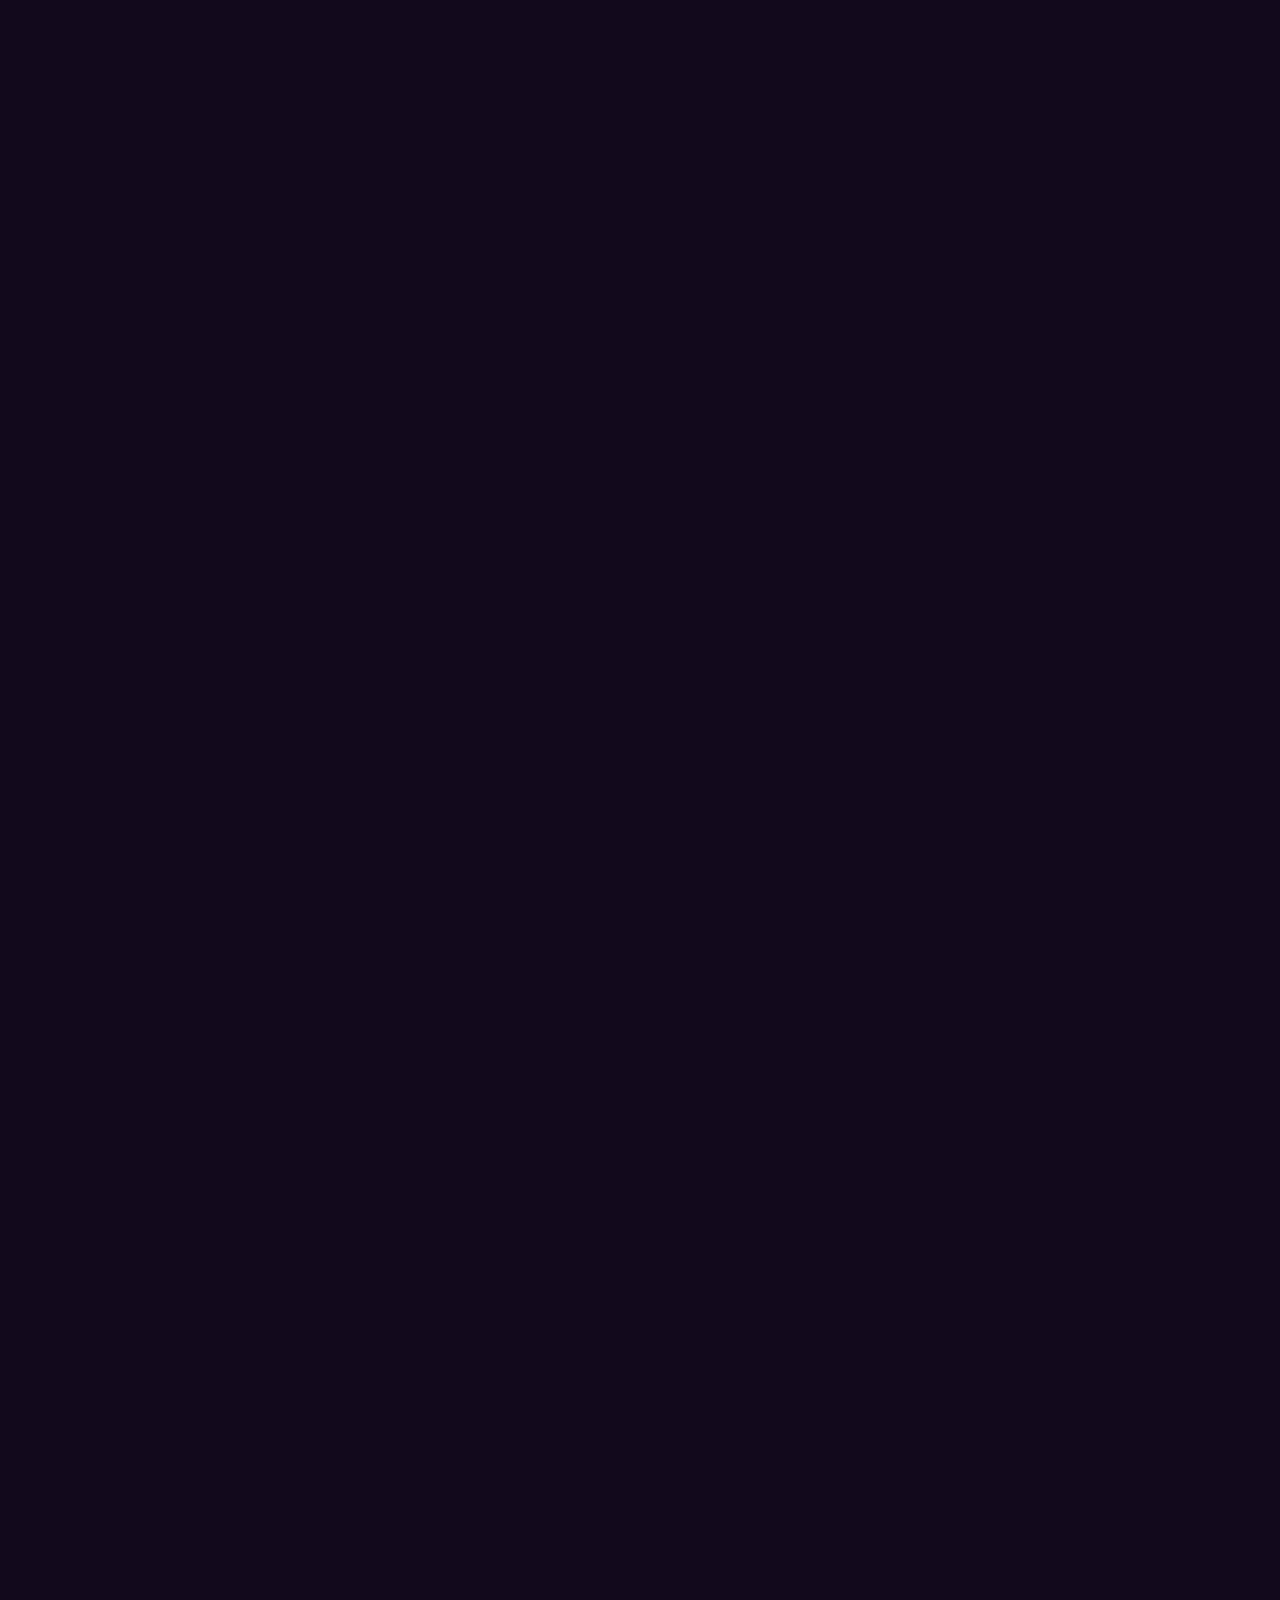
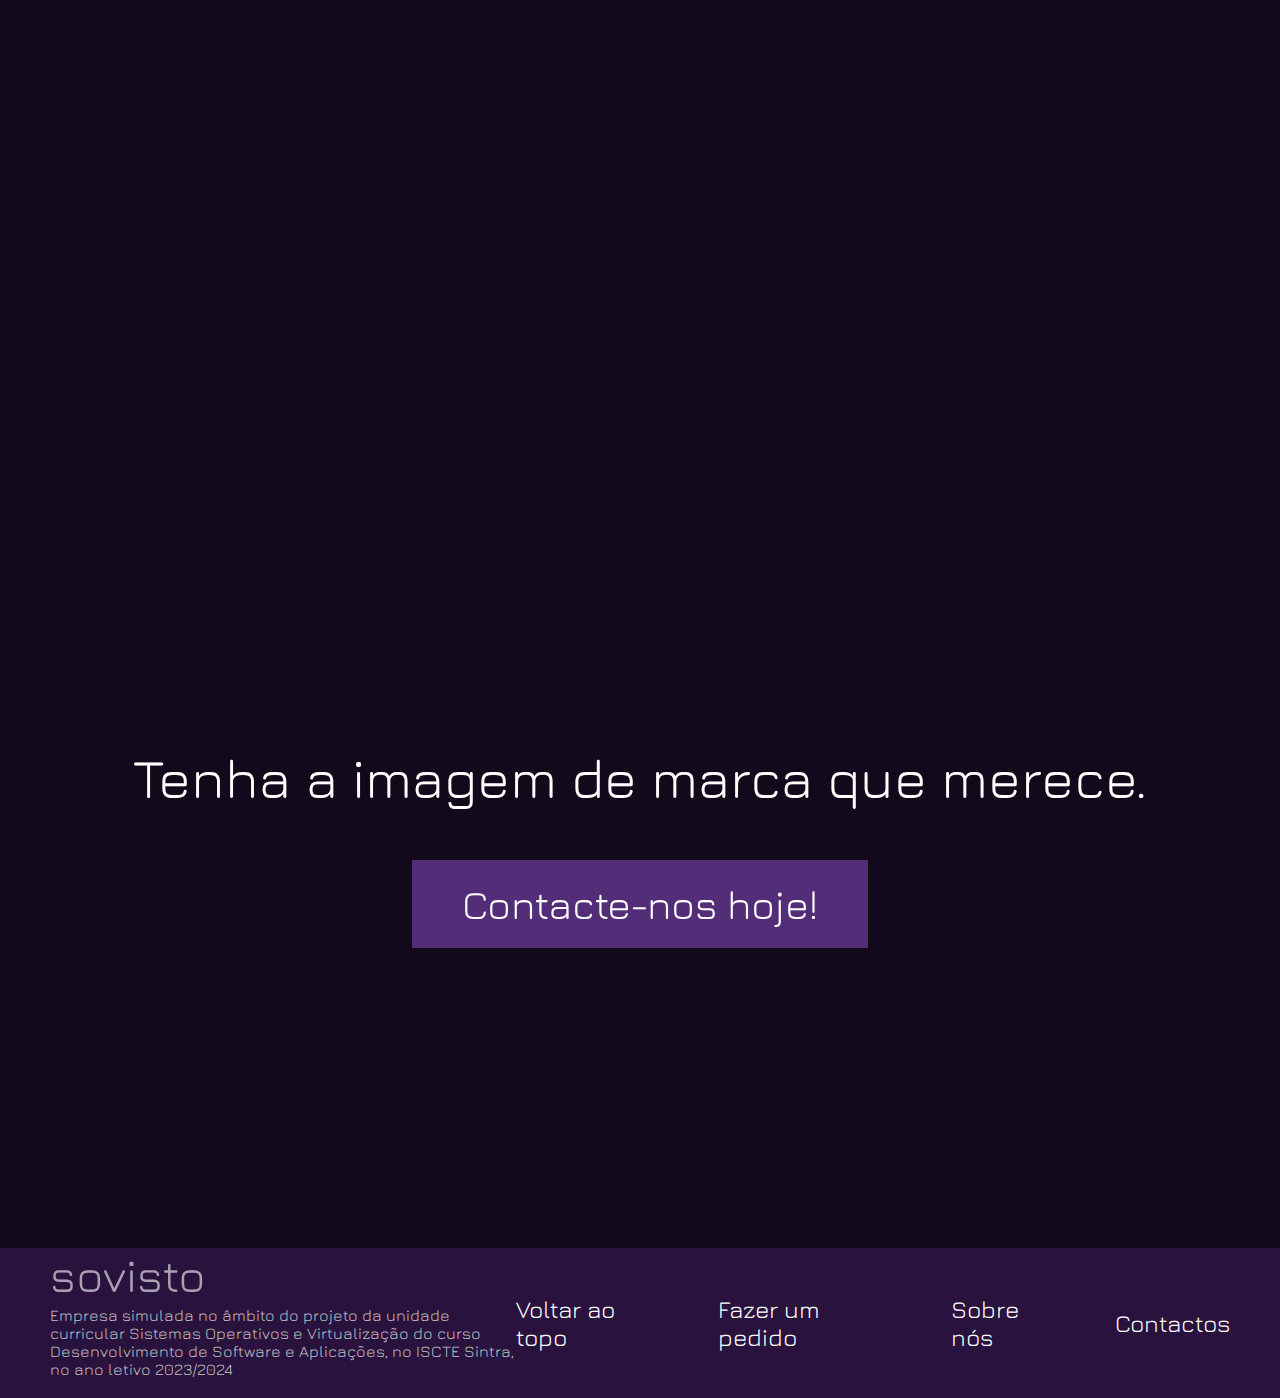
==== commit d90c46b4: "mobileTest" ====
--- a/index.html
+++ b/index.html
@@ -31,8 +31,6 @@
     </header>
 
     <main>
-
-
         <section id="sec0">
             <div id="title">
                 <h1>sovisto</h1>
@@ -80,18 +78,16 @@
             </div>
         </section>
 
-
-        <section id="sec4">
-            <div class="sec4">
-                <p>Tenha a imagem de marca que merece.</p>
-                <a href="">Contacte-nos hoje!</a>
-            </div>
-        </section>
-
+        <div class="stickyControlUnit"></div>
 
     </main>
 
-
+    <section id="sec4">
+        <div class="sec4">
+            <p>Tenha a imagem de marca que merece.</p>
+            <a href="">Contacte-nos hoje!</a>
+        </div>
+    </section>
 
     <footer>
         <div class="Fleft">
--- a/style.css
+++ b/style.css
@@ -11,6 +11,7 @@
     /* margin: 64px; */
     /* overflow-x: hidden; */
     background: #13091C;
+    overflow-x: hidden;
 }
 
 header{
@@ -54,33 +55,33 @@
 
 
 h1{
-    font-family: 'Jura', sans-serif; font-size: 125px;
+    font-family: 'Jura', sans-serif; font-size: 8.2vw;
     /* background-color: yellowgreen; */
     margin: 0;
 }
 
 h2{
     font-family: 'Jura', sans-serif;
-    font-size: 55px;
+    font-size: 3.6vw;
     opacity: .6;
     /* background-color: aquamarine; */
     margin: 0;
 }
 
 h3{
-    font-family: 'Jura', sans-serif; font-size: 65px;
+    font-family: 'Jura', sans-serif; font-size: 4.25vw;
     /* background-color: aquamarine; */
     margin: 0;
 }
 
 p{
-    font-family: 'Jura', sans-serif; font-size: 25px;
+    font-family: 'Jura', sans-serif; font-size: 1.62vw;
     /* background-color: rgb(99, 137, 137); */
     margin: 0;
 }
 
 main{
-    height: 6800px;
+    /* height: 6800px; */
     /* background-color: blue; */
     display: flex;
     flex-direction: column;
@@ -93,17 +94,21 @@
     height: fit-content;
     padding: 0;
     margin-bottom: 200px;
+    justify-content: space-between;
     /* background-color: blue; */
 }
 
 #sec0 img{
     width: 51.5%;
+    margin-right: 30px;
+    /* background-color: aquamarine; */
 }
 
 #title{
     display: flex;
     flex-direction: column;
-    padding-top: 150px;
+    padding-top: 11%;
+    width: 45vw;
     /* background-color: coral; */
 }
 
@@ -140,7 +145,7 @@
 
 .secImgs img{
     /* background-color: aqua; */
-    width: 250px;
+    width: 16vw;
     transition: all .5s linear;
     opacity: 0;
 }
@@ -153,7 +158,7 @@
 
 #pentoolIcon{
     margin-top: 150px;
-    width: 300px;
+    width: 18vw;
 }
 
 
@@ -185,7 +190,7 @@
 
 
 #code1Icon{
-    width: 300px;
+    width: 18vw;
     margin-top: 30px;
 }
 
@@ -199,12 +204,19 @@
 
 
 #sec3{
-    overflow: hidden;
+    position: sticky;
+    top: 0;
     /* background-color: aqua; */
-    margin-bottom: 1000px;
+    /* margin-bottom: 1000px; */
     opacity: 0;
-}
-
+    margin-bottom: -100px;
+}
+
+.stickyControlUnit{
+    width: 100%;
+    height: 1000px;
+    /* background-color: rgb(18, 255, 113); */
+}
 
 .secImgs{
     /* background-color: burlywood; */
@@ -215,29 +227,31 @@
 
 #lightbulbIcon{
     /* background-color: chocolate; */
-    width: 280px;
+    width: 18.2vw;
     margin-top: 150px;
 }
 
 #stonksIcon{
-    width: 320px;
+    width: 21vw;
     margin-right: 30px;
     margin-top: 50px;
 }
 
 #megaphoneIcon{
-    width: 270px;
+    width: 18vw;
 }
 
 
 .sec4{
     /* background-color: blue; */
     width: 100%;
+    padding: 0px 0 200px 0;
     display: flex;
     flex-direction: column;
     align-items: center;
+    text-align: center;
     gap: 50px;
-    margin-bottom: 115px;
+    /* margin-top: 50px; */
 }
 
 
@@ -294,4 +308,95 @@
 .Fright a{
     font-size: 24px;
     cursor: pointer;
+}
+
+
+
+@media all and (max-width: 1000px) {
+
+    header{
+        display: none;
+    }
+
+    #sec0{
+        height: 100vh;
+        display: flex;
+        flex-direction: column;
+        justify-content: baseline;
+        /* background-color: rgb(38, 87, 130); */
+
+    }
+
+    #title{
+        width: 100%;
+        order: 0;
+    }
+
+    h1{
+        font-size: 15vw;
+    }
+    
+    h2{
+        font-size: 7.2vw;
+    }
+
+    #sec0 img{
+        /* background-color: aqua; */
+        width: 100%;
+    }
+
+
+
+    section{
+        flex-direction: column;
+        gap: 50px;
+    }
+
+    .secImgs{
+        /* background-color: aqua; */
+        justify-content: space-between;
+        width: 100%;
+    }
+
+    h3{
+        font-size: 10vw;
+        font-weight: 500
+    }
+
+    p{
+        font-size: 4vw;
+    }
+
+
+    .secImgs img{
+        /* background-color: #532d77; */
+        width: 25vw;
+    }
+
+    #pentoolIcon{
+        width: 28vw;
+    }
+
+    .sec2Text{order: 0;}
+
+    .sec2Imgs{order: 1;}
+
+    #code1Icon{
+        width: 28vw;
+    }
+
+
+    #lightbulbIcon{
+        width: 28vw;
+    }
+    
+    #stonksIcon{
+        width: 28vw;
+    }
+    
+    #megaphoneIcon{
+        width: 28vw;
+    }
+    
+
 }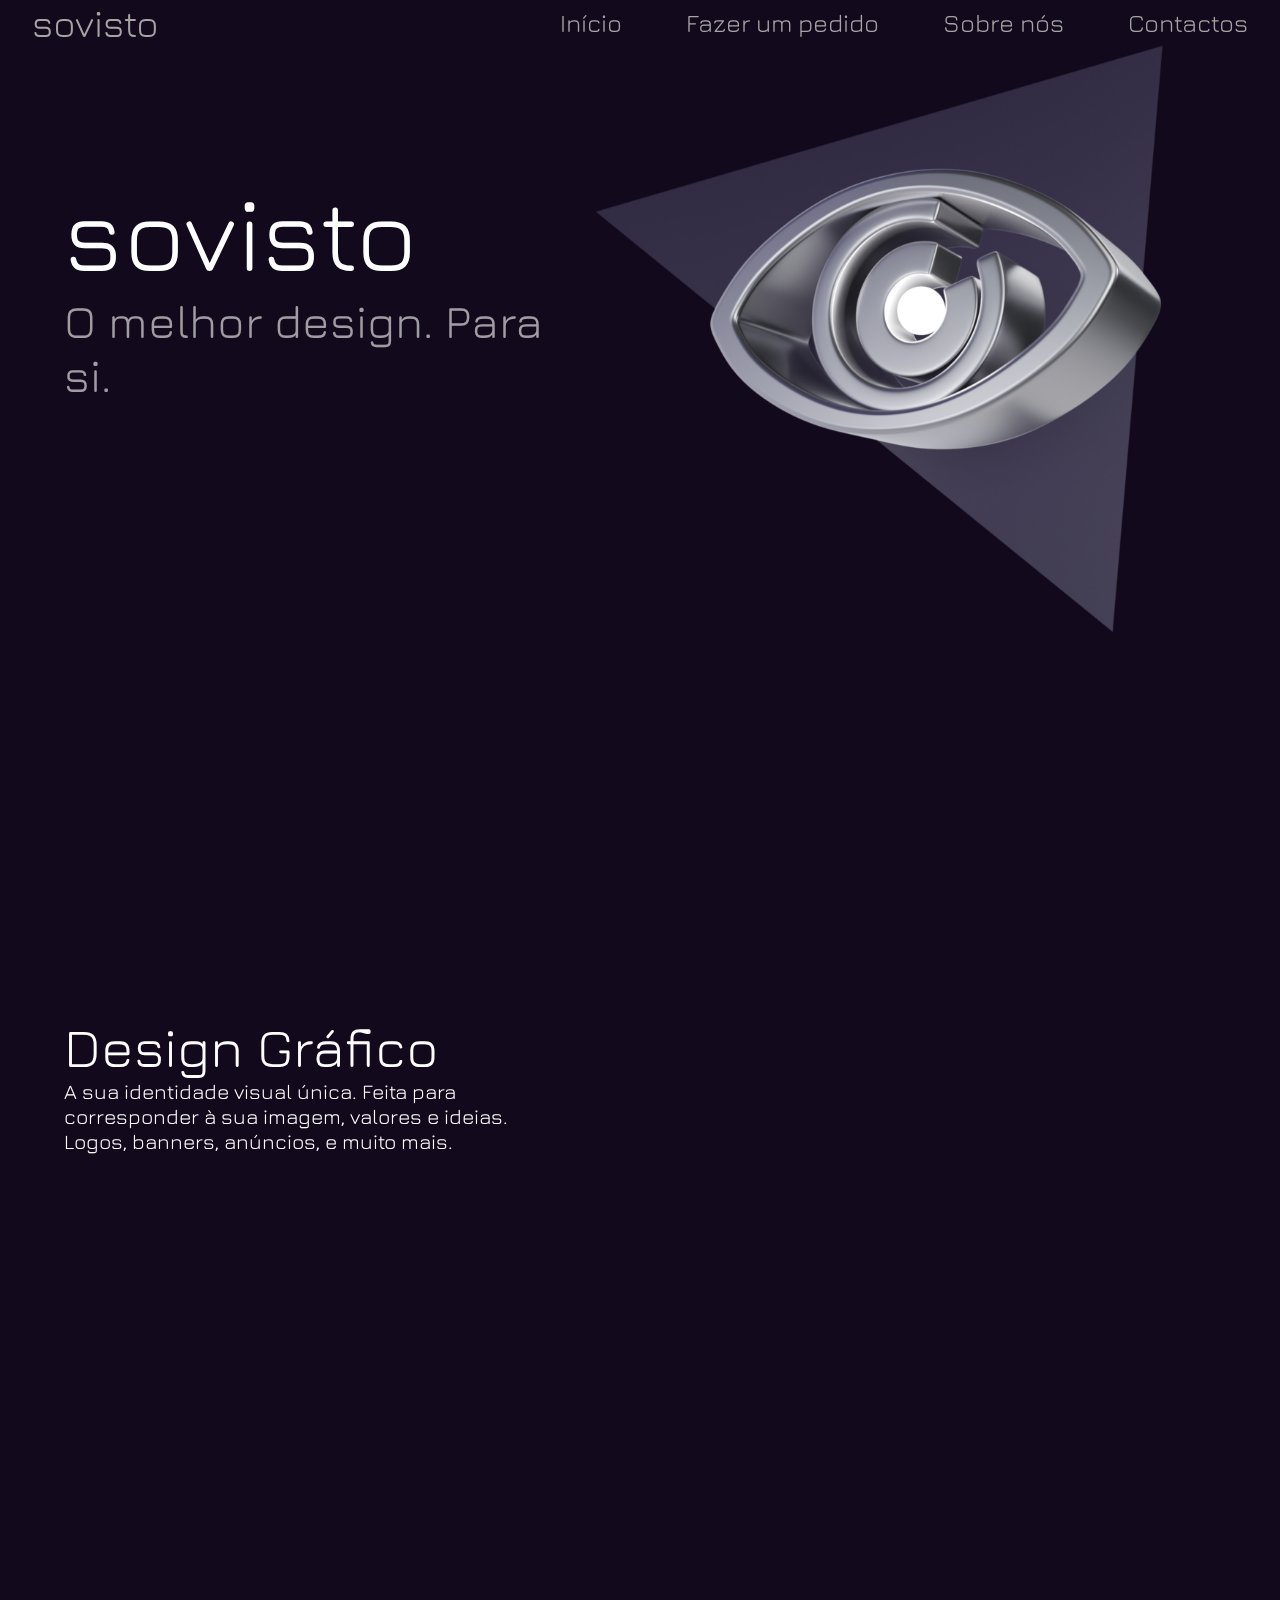
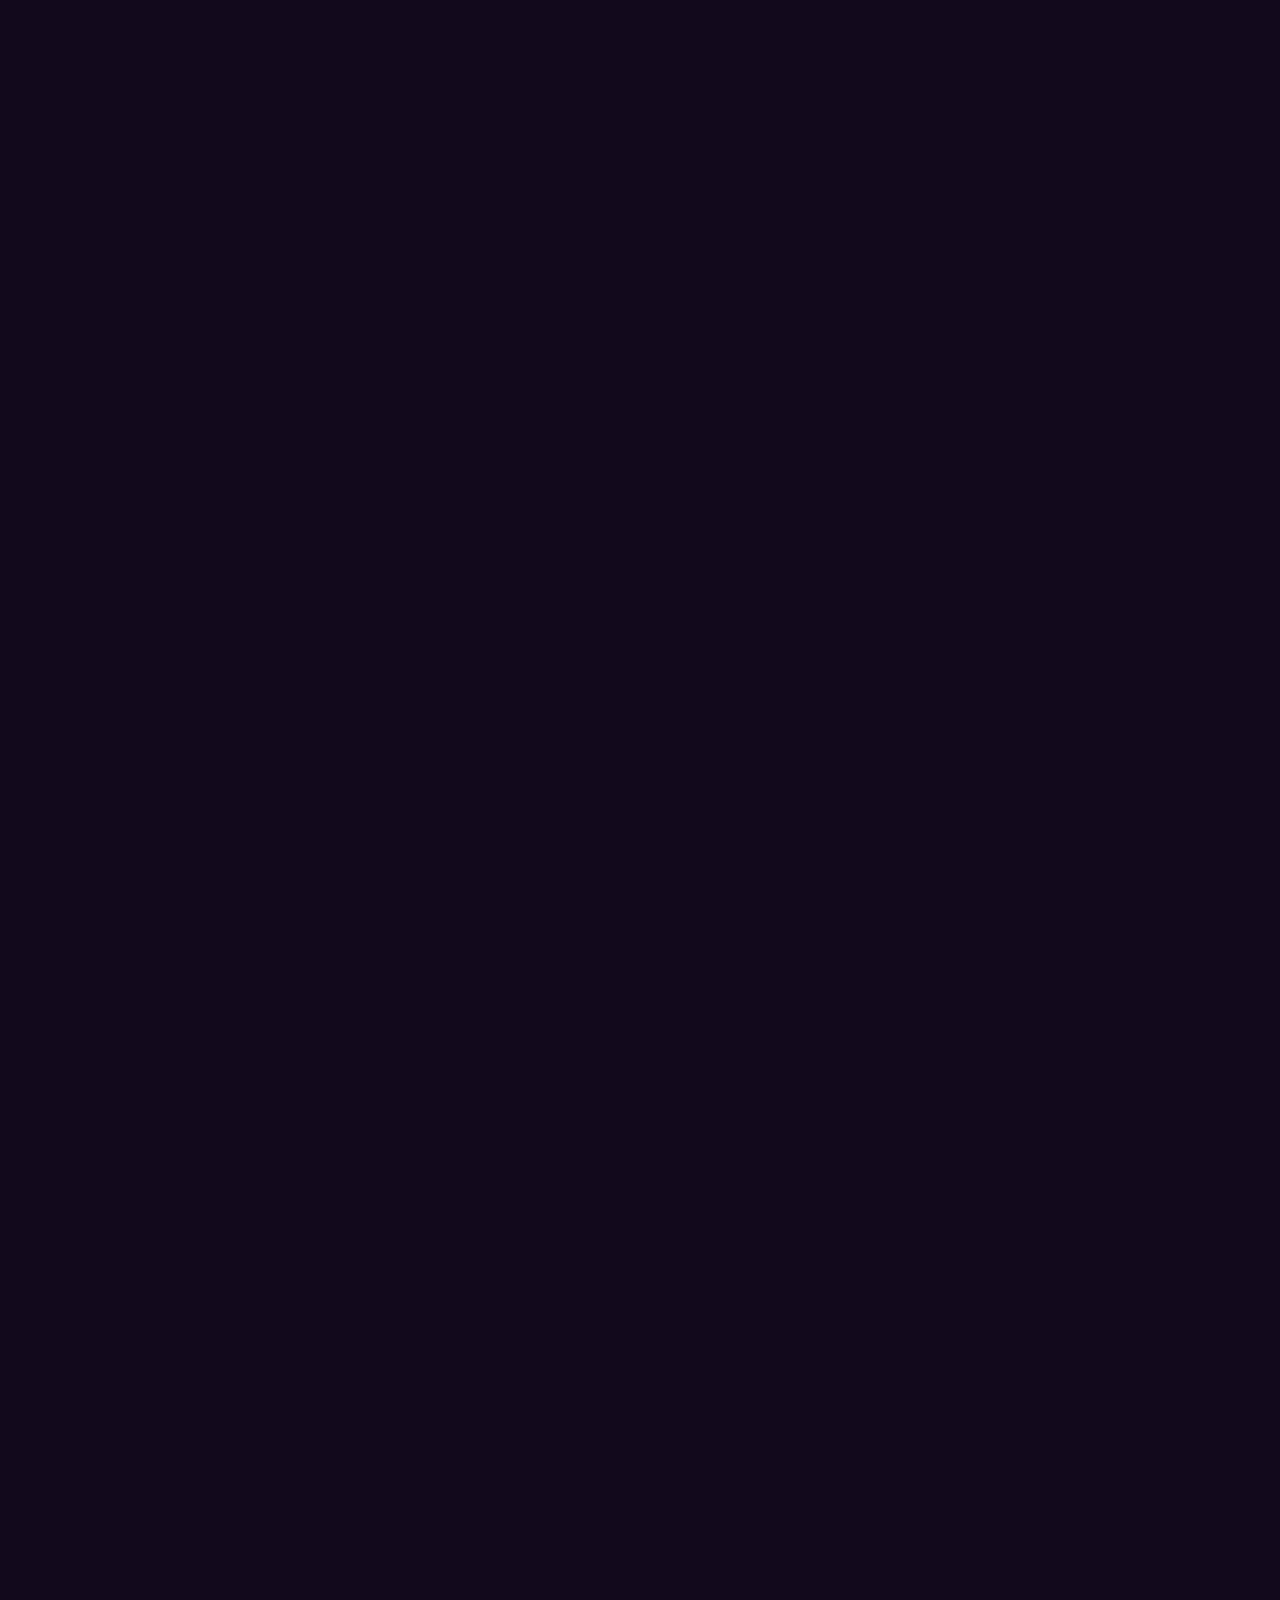
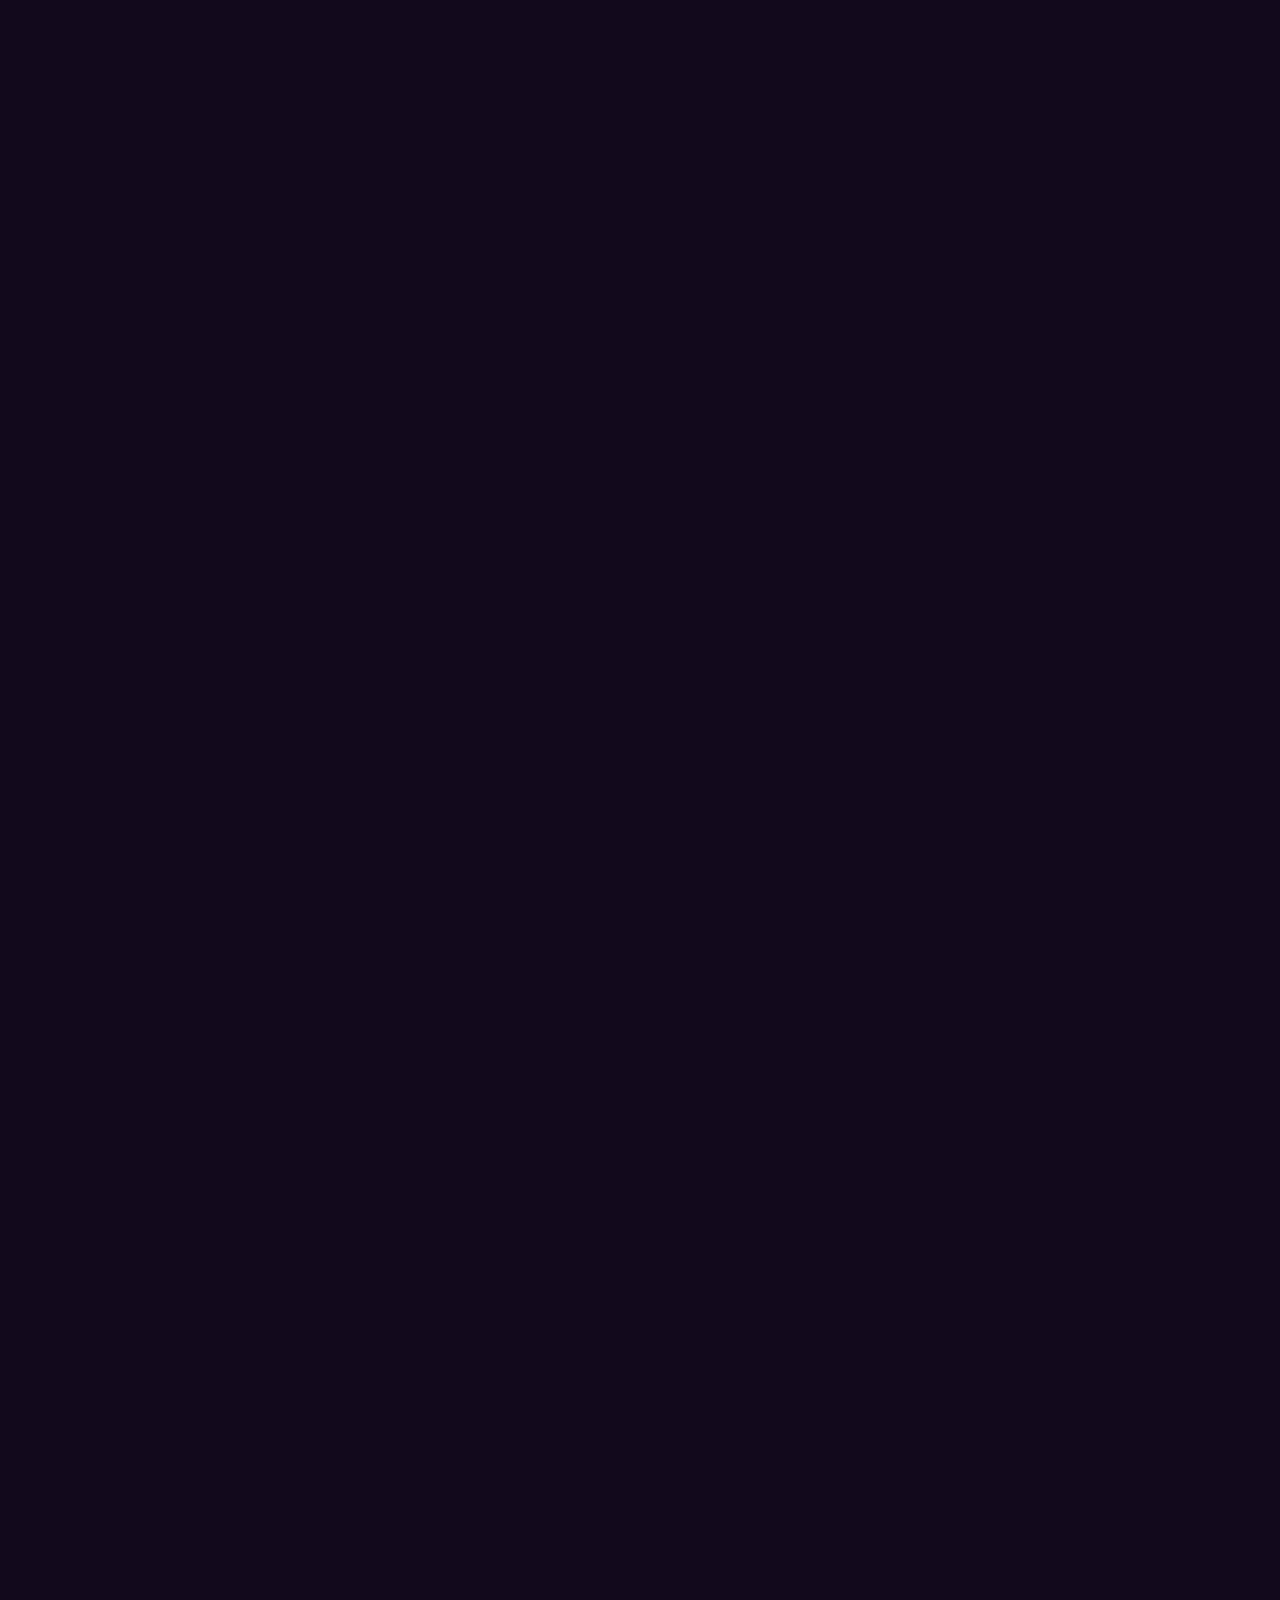
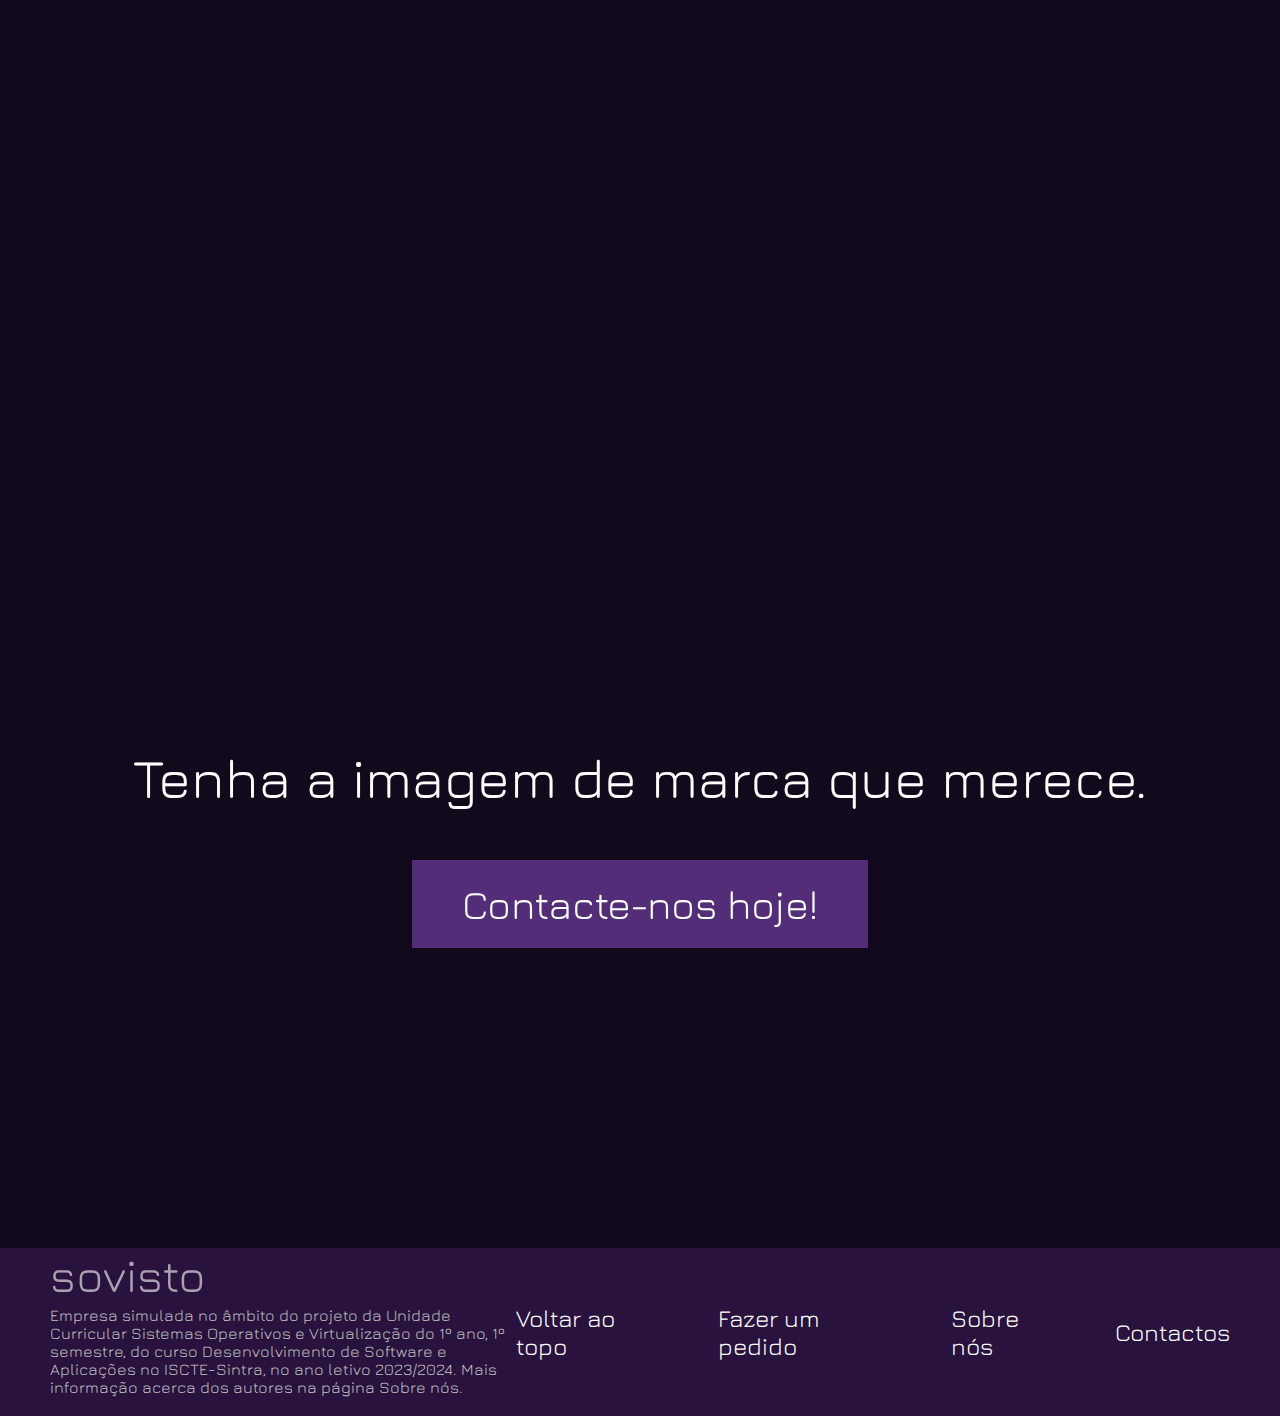
==== commit 8afc51bc: "footer info update" ====
--- a/index.html
+++ b/index.html
@@ -37,6 +37,12 @@
                 <h2>O melhor design. Para si.</h2>
             </div>
             <img src="images\eye22.png" alt="">
+
+            <div id="semiNavMobile">
+                <a href="">O que fazemos</a>
+                <a href="">Sobre nós</a>
+                <a href="">Contactos</a>
+            </div>
         </section>
 
 
@@ -92,7 +98,7 @@
     <footer>
         <div class="Fleft">
             <h2>sovisto</h2>
-            <p>Empresa simulada no âmbito do projeto da unidade curricular Sistemas Operativos e Virtualização do curso Desenvolvimento de Software e Aplicações, no ISCTE Sintra, no ano letivo 2023/2024</p>
+            <p>Empresa simulada no âmbito do projeto da Unidade Curricular Sistemas Operativos e Virtualização do 1º ano, 1º semestre, do curso Desenvolvimento de Software e Aplicações no ISCTE-Sintra, no ano letivo 2023/2024. Mais informação acerca dos autores na página Sobre nós.</p>
         </div>
         <div class="Fright">
             <a onclick="topFunction()">Voltar ao topo</a>
--- a/style.css
+++ b/style.css
@@ -110,6 +110,10 @@
     padding-top: 11%;
     width: 45vw;
     /* background-color: coral; */
+}
+
+#semiNavMobile{
+    display: none;
 }
 
 section{
@@ -322,7 +326,8 @@
         height: 100vh;
         display: flex;
         flex-direction: column;
-        justify-content: baseline;
+        justify-content: start;
+        gap: 85px;
         /* background-color: rgb(38, 87, 130); */
 
     }
@@ -345,6 +350,24 @@
         width: 100%;
     }
 
+
+    #semiNavMobile{
+        display: flex;
+        flex-direction: column;
+        gap: 50px;
+        font-size: 80px;
+    }
+
+    #semiNavMobile a{
+        padding: 20px 50px 20px 50px;
+        background-color: #532d77;
+        transition: all .15s linear;
+    
+    }
+    
+    #semiNavMobile a:hover{
+        background-color: rgb(203, 98, 255);
+    }
 
 
     section{
@@ -399,4 +422,59 @@
     }
     
 
+
+    #sec1{
+        /* background-color: aqua; */
+        margin-bottom: 500px;
+    }
+
+    #sec2{
+        /* background-color: aquamarine; */
+        margin-bottom: 500px;
+    }
+
+
+    .sec4{
+        margin-bottom: 500px;
+    }
+
+
+    .sec4 p{
+        font-size: 80px;
+    }
+
+    .sec4 a{
+        font-size: 70px;
+        padding: 30px 50px 30px 50px;
+    }
+
+    footer{
+        flex-direction: column;
+        gap: 25px;
+    }
+
+    .Fleft{
+        width: 100%;
+        gap: 25px;
+    }
+
+    .Fleft p{
+        font-size: 25px;
+    }
+
+    .Fright{
+        width: 100%;
+        display: flex;
+        flex-direction: column;
+        align-items: start;
+        margin-bottom: 25px;
+        /* background-color: rgb(255, 170, 59); */
+    }
+
+    .Fright a{
+        width: 100%;
+        font-size: 50px;
+
+    }
+    
 }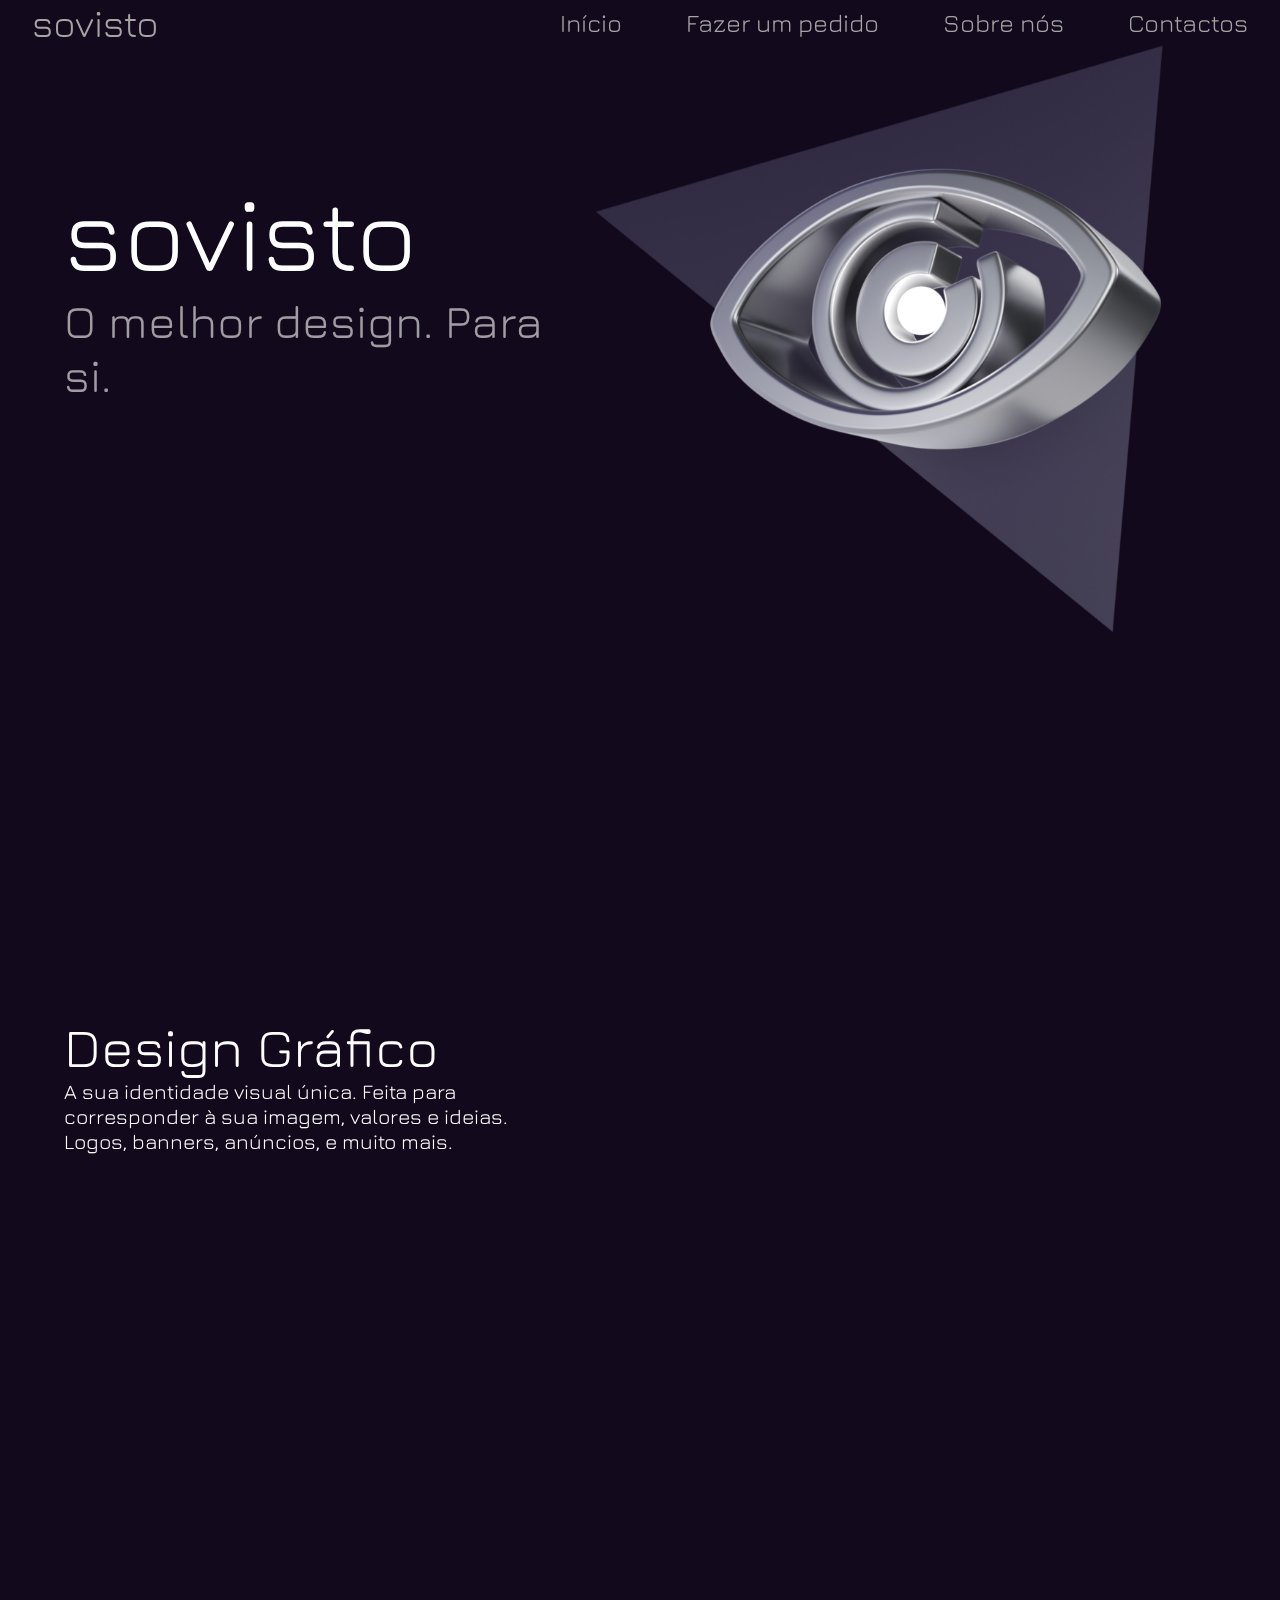
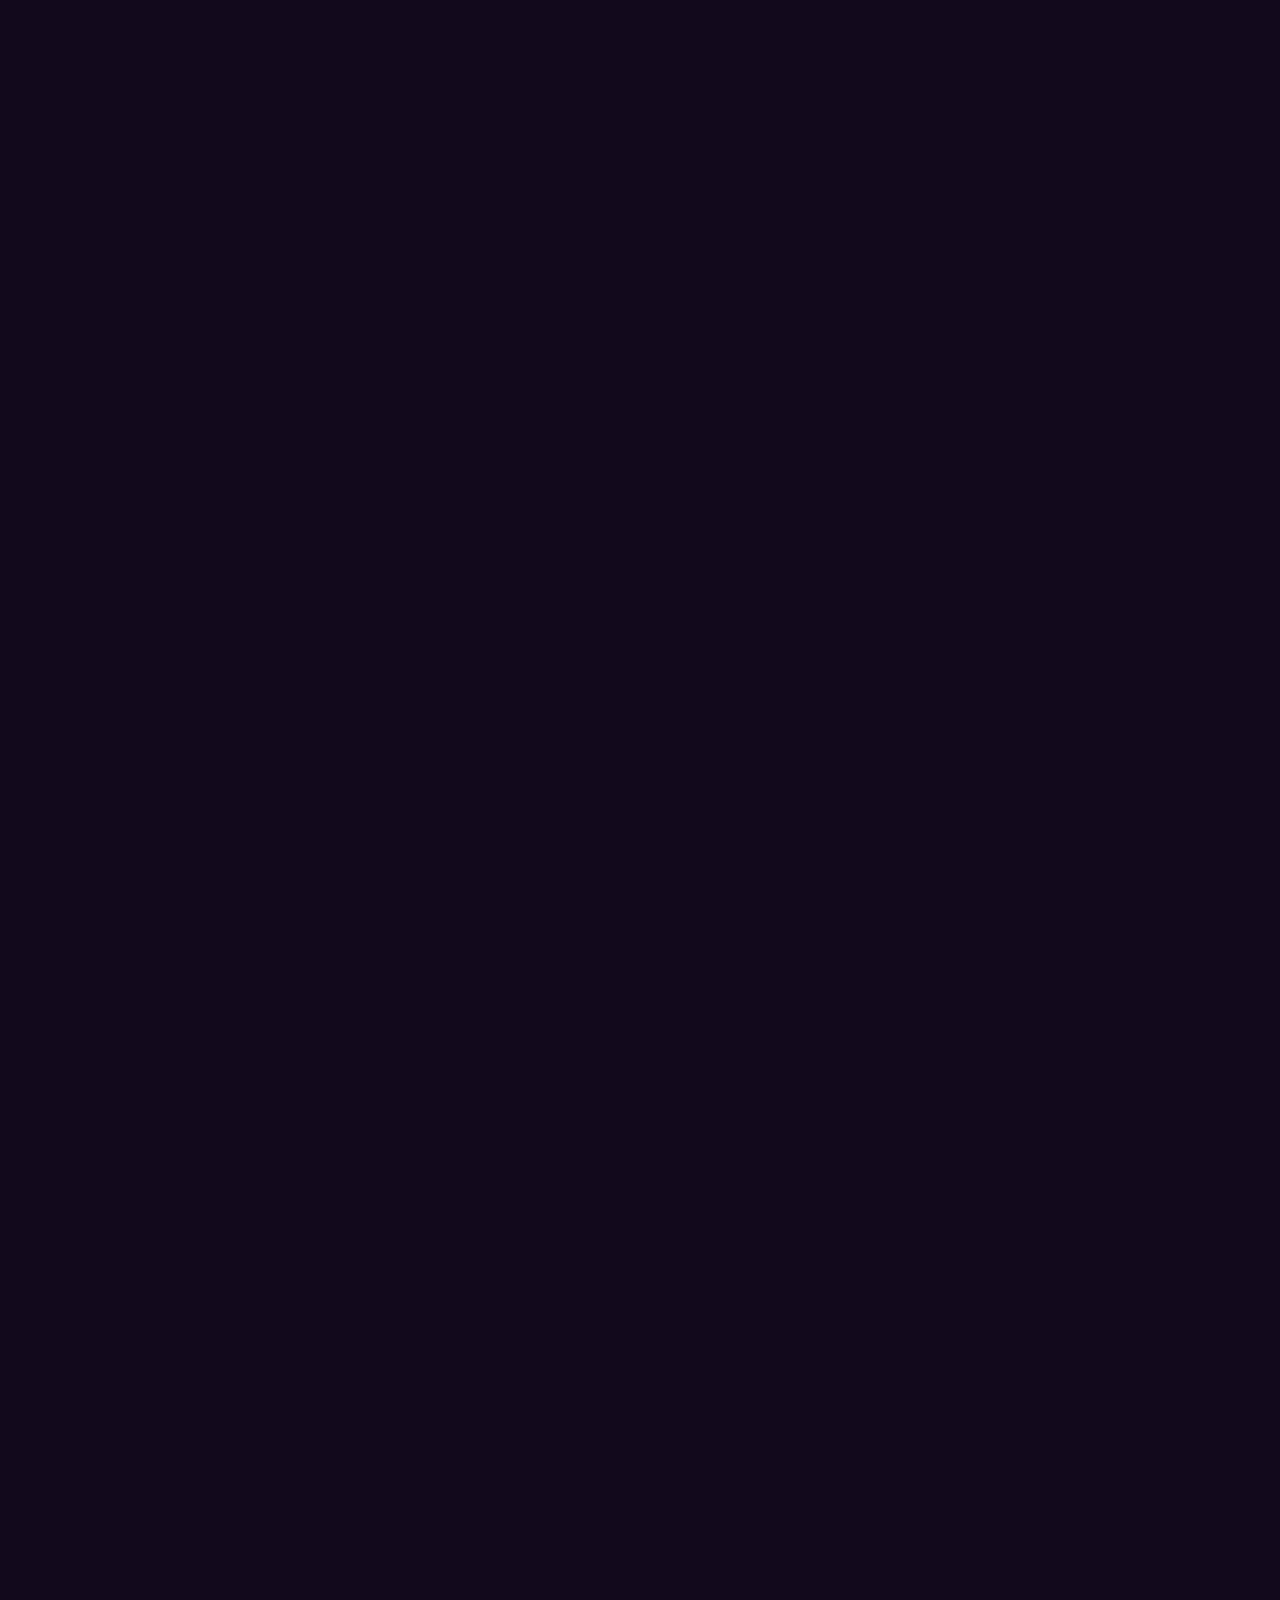
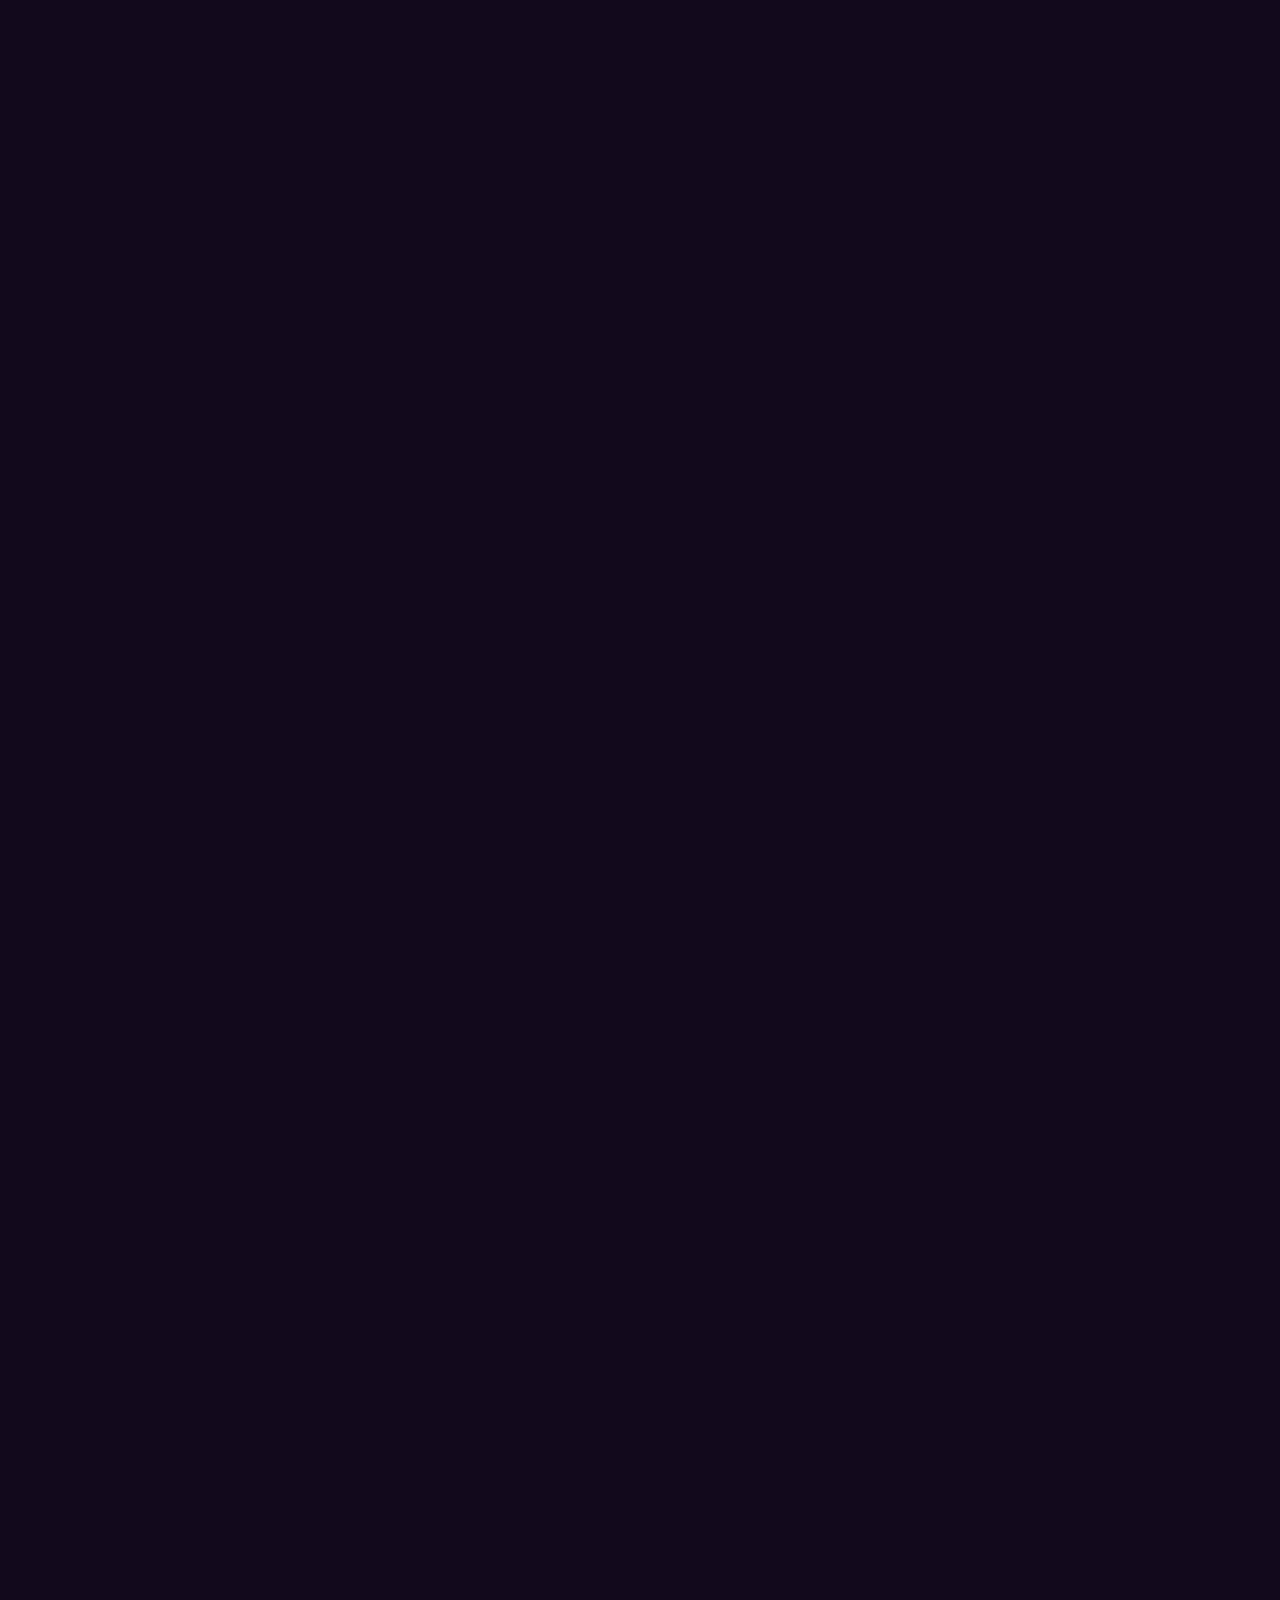
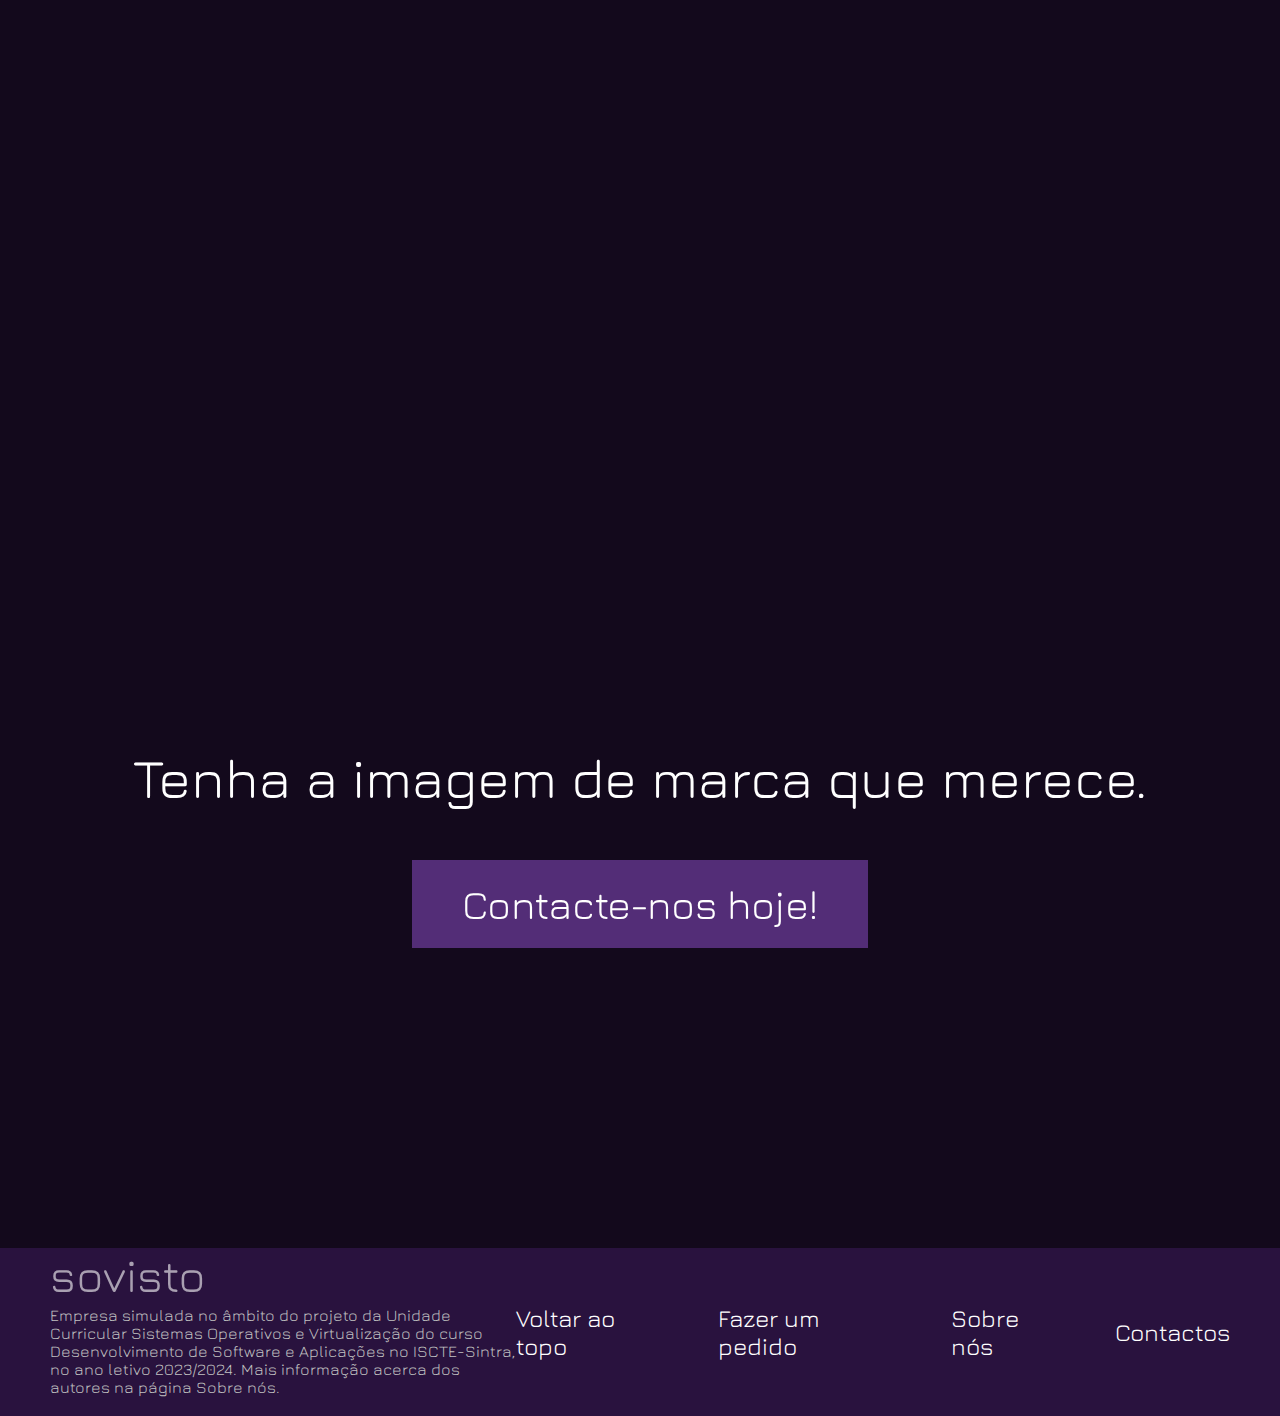
==== commit c30f668b: "mais paginas" ====
--- a/index.html
+++ b/index.html
@@ -2,7 +2,7 @@
 <html lang="pt">
 
 <head>
-    <title>Sovisto</title>
+    <title>sovisto</title>
     <link rel="icon" type="image/x-icon" href="/images/favicon.png">
 
 
@@ -23,9 +23,9 @@
 
         <div class="header-pages">
             <a onclick="topFunction()">Início</a>
-            <a href="">Fazer um pedido</a>
-            <a href="">Sobre nós</a>
-            <a href="">Contactos</a>
+            <a href="fazer-um-pedido.html">Fazer um pedido</a>
+            <a href="sobre-nos.html">Sobre nós</a>
+            <a href="contactos.html">Contactos</a>
 
         </div>
     </header>
@@ -40,7 +40,7 @@
 
             <div id="semiNavMobile">
                 <a href="">O que fazemos</a>
-                <a href="">Sobre nós</a>
+                <a href="sobre-nos.html">Sobre nós</a>
                 <a href="">Contactos</a>
             </div>
         </section>
@@ -91,19 +91,19 @@
     <section id="sec4">
         <div class="sec4">
             <p>Tenha a imagem de marca que merece.</p>
-            <a href="">Contacte-nos hoje!</a>
+            <a href="fazer-um-pedido.html" class="mainButton">Contacte-nos hoje!</a>
         </div>
     </section>
 
     <footer>
         <div class="Fleft">
             <h2>sovisto</h2>
-            <p>Empresa simulada no âmbito do projeto da Unidade Curricular Sistemas Operativos e Virtualização do 1º ano, 1º semestre, do curso Desenvolvimento de Software e Aplicações no ISCTE-Sintra, no ano letivo 2023/2024. Mais informação acerca dos autores na página Sobre nós.</p>
+            <p>Empresa simulada no âmbito do projeto da Unidade Curricular Sistemas Operativos e Virtualização do curso Desenvolvimento de Software e Aplicações no ISCTE-Sintra, no ano letivo 2023/2024. Mais informação acerca dos autores na página Sobre nós.</p>
         </div>
         <div class="Fright">
             <a onclick="topFunction()">Voltar ao topo</a>
-            <a href="">Fazer um pedido</a>
-            <a href="">Sobre nós</a>
+            <a href="fazer-um-pedido.html">Fazer um pedido</a>
+            <a href="sobre-nos.html">Sobre nós</a>
             <a href="">Contactos</a>
         </div>
     </footer>
--- a/style.css
+++ b/style.css
@@ -214,6 +214,8 @@
     /* margin-bottom: 1000px; */
     opacity: 0;
     margin-bottom: -100px;
+    transition: all .5s linear;
+
 }
 
 .stickyControlUnit{
@@ -264,7 +266,7 @@
     font-size: 55px;
 }
 
-.sec4 a{
+.mainButton{
     font-size: 40px;
     padding: 20px 50px 20px 50px;
     background-color: #532d77;
@@ -272,7 +274,7 @@
 
 }
 
-.sec4 a:hover{
+.mainButton:hover{
     background-color: rgb(203, 98, 255);
 }
 
@@ -443,7 +445,7 @@
         font-size: 80px;
     }
 
-    .sec4 a{
+    .mainButton{
         font-size: 70px;
         padding: 30px 50px 30px 50px;
     }
